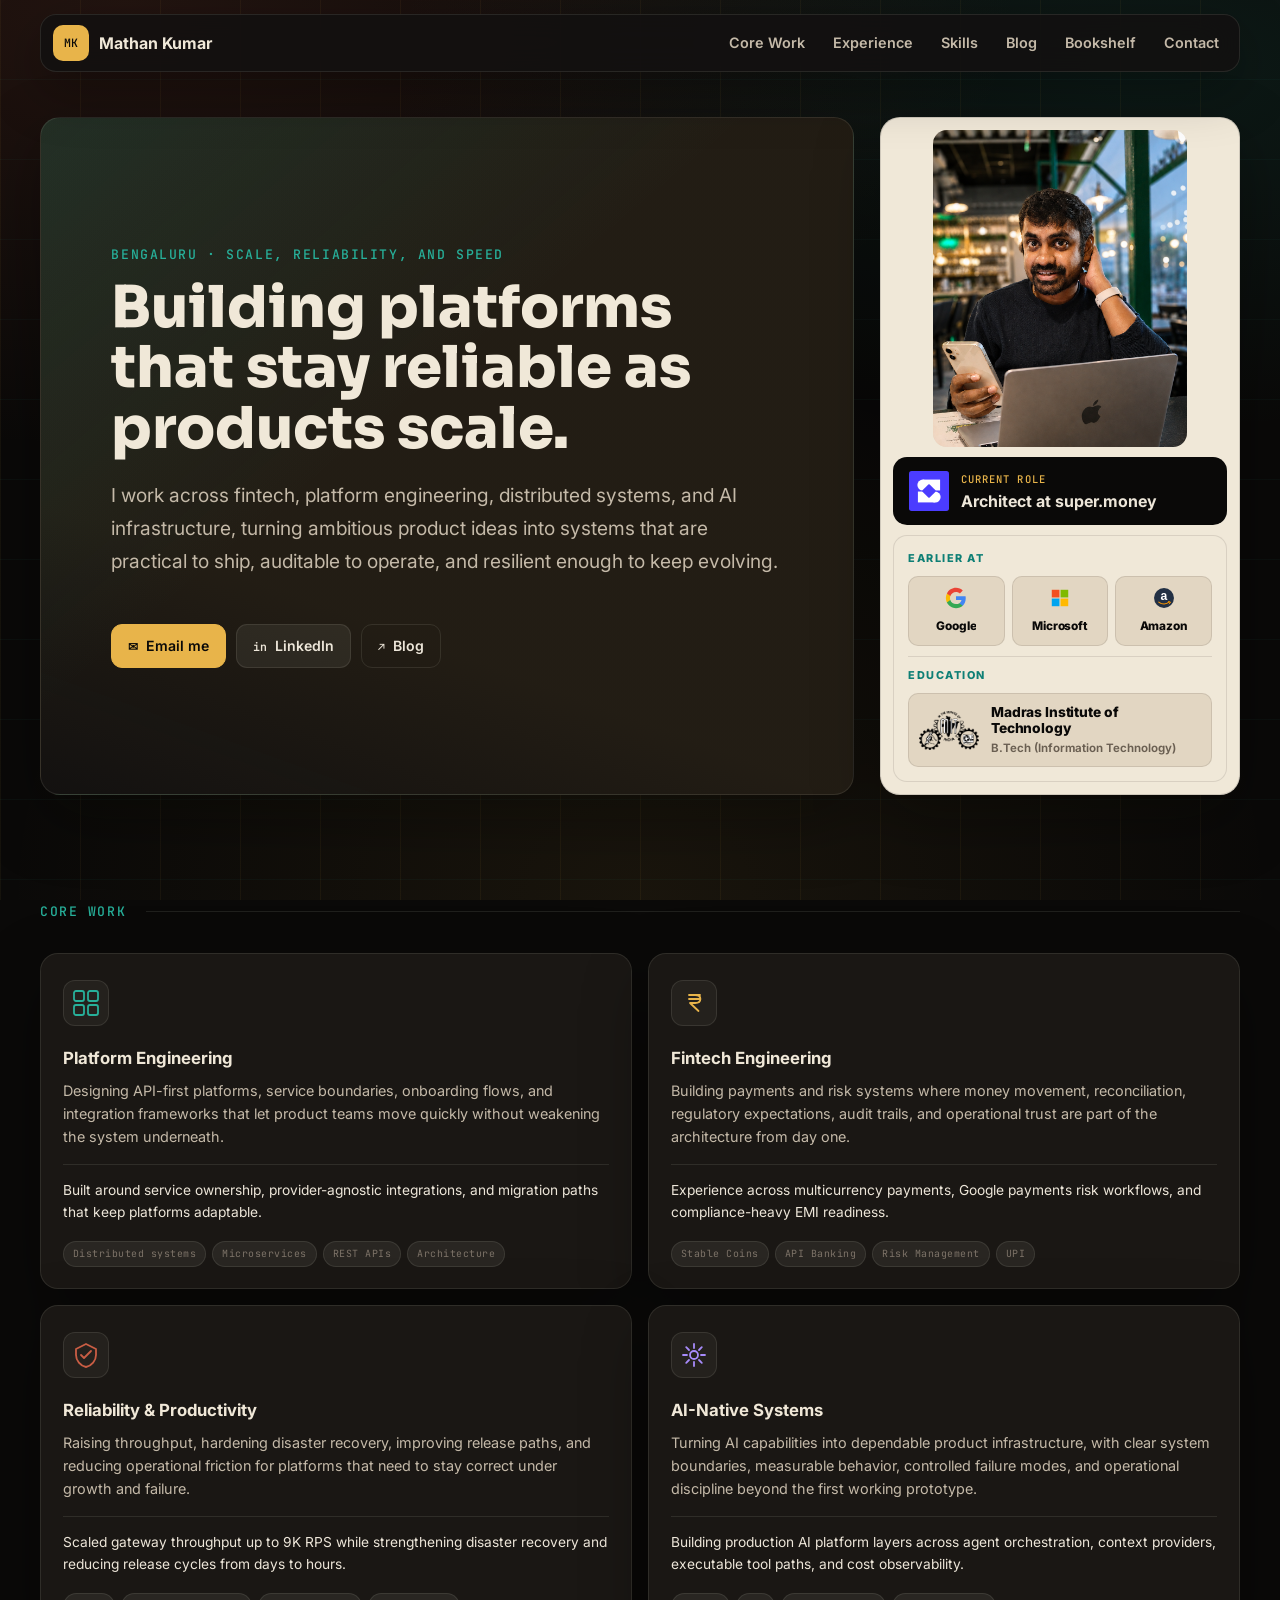
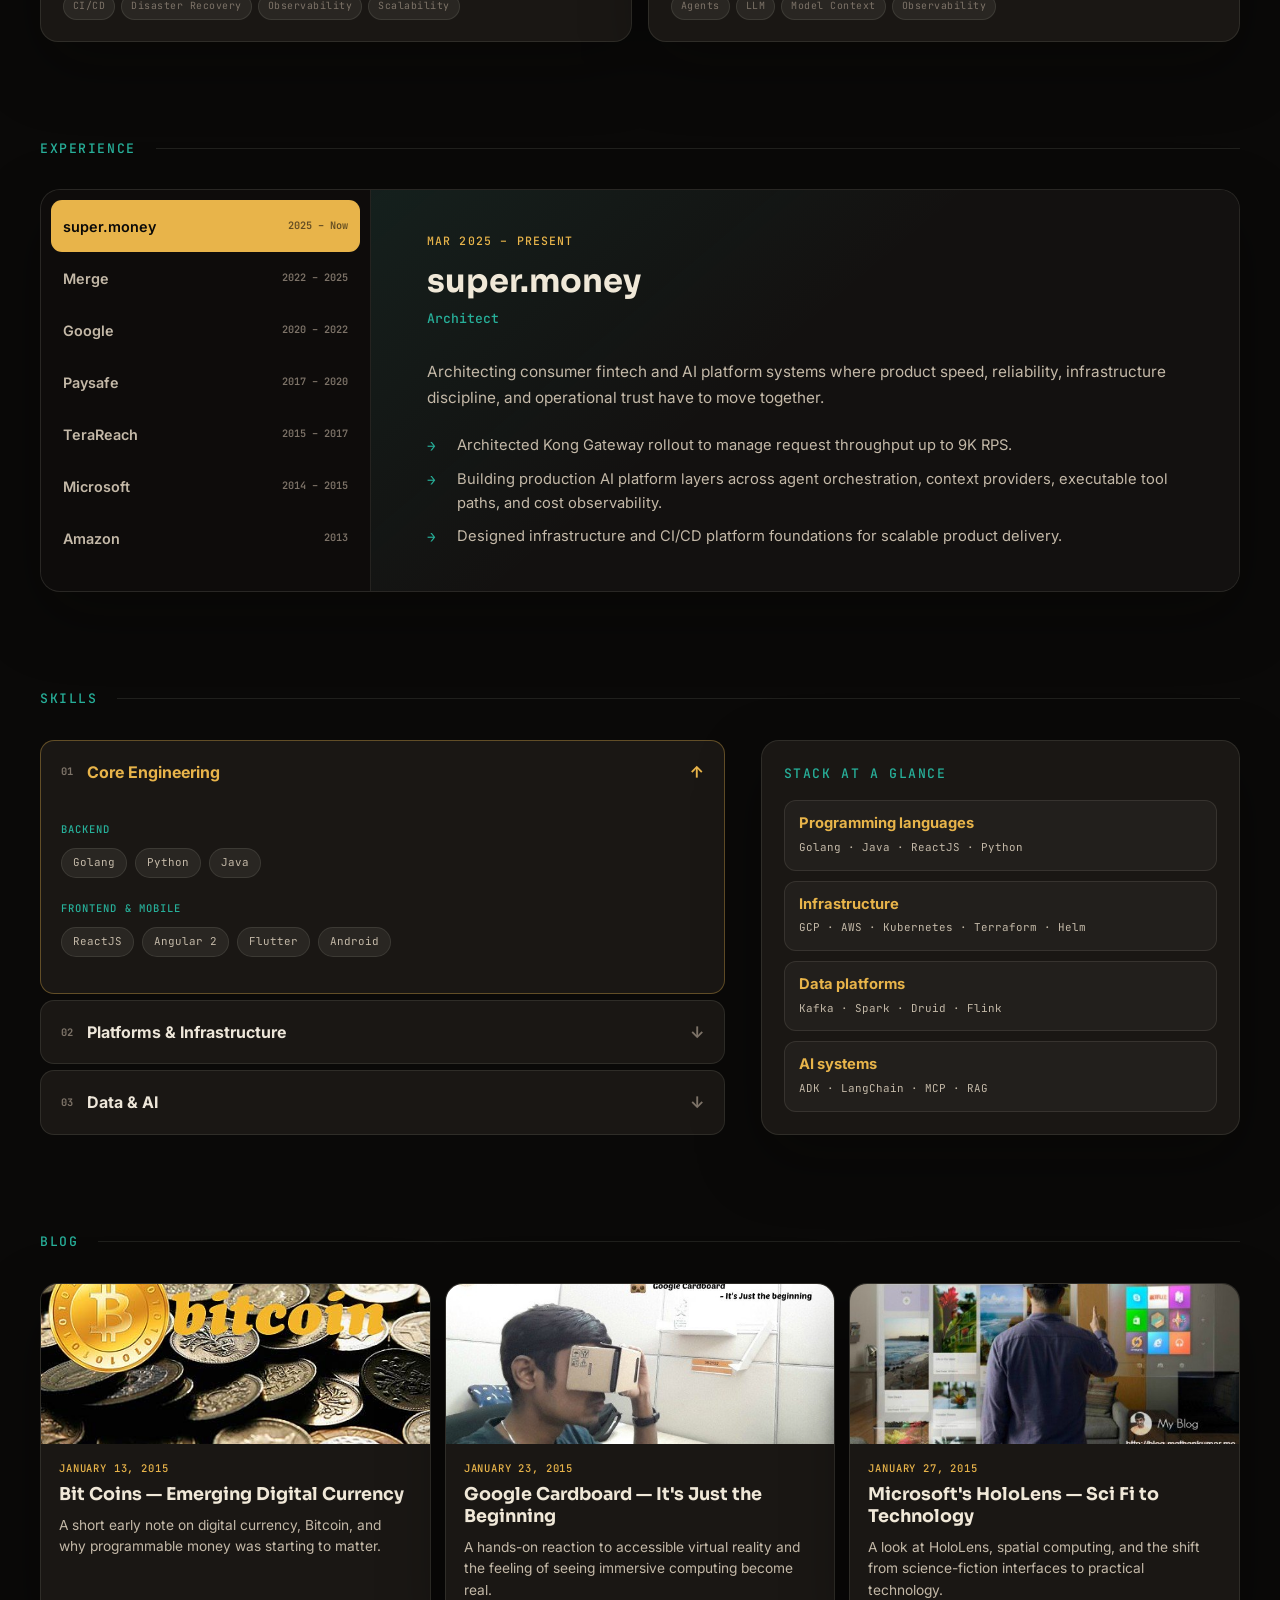
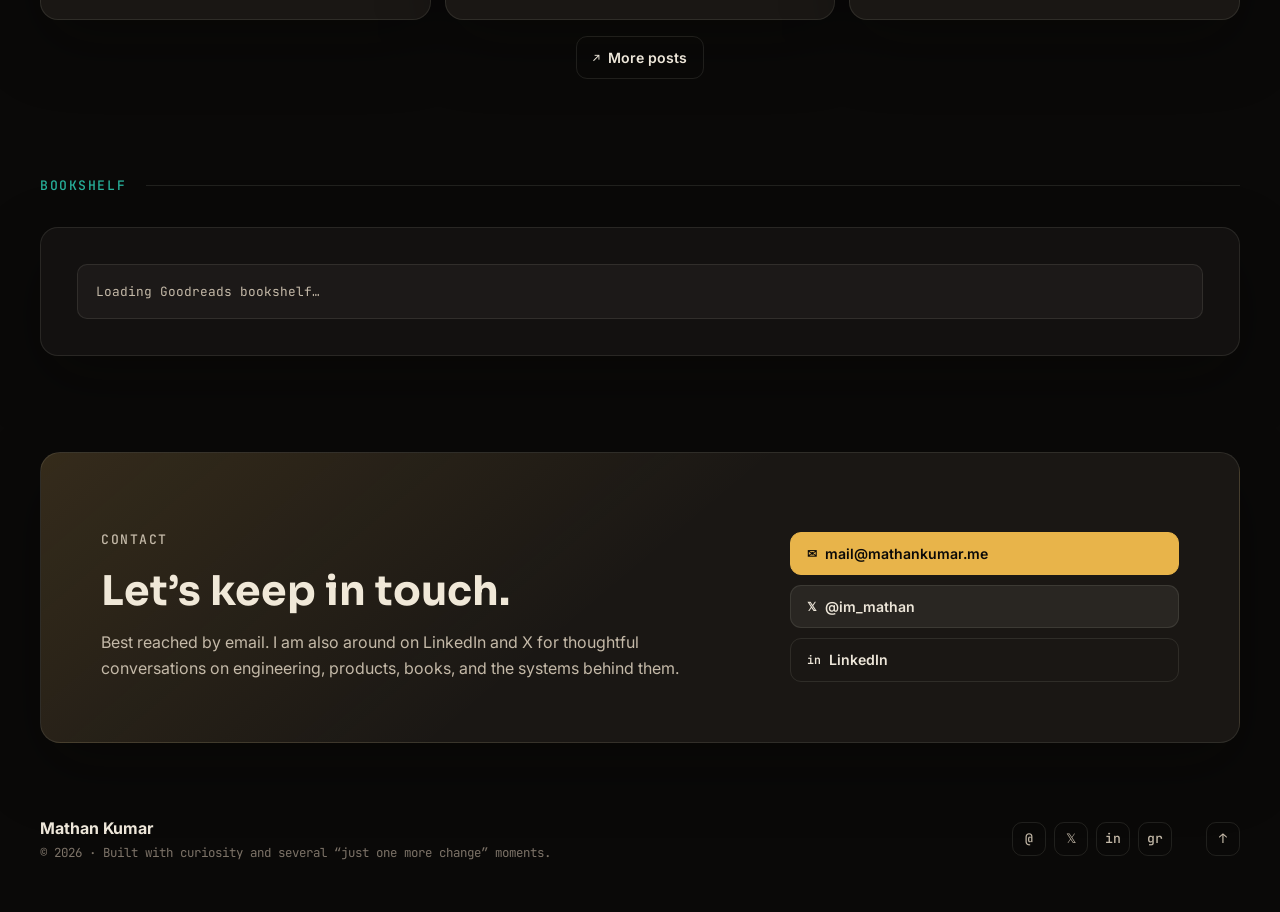
==== index.html @ 91082520 "Initial portfolio site" ====
<!doctype html>
<html lang="en">
  <head>
    <meta charset="utf-8">
    <meta name="viewport" content="width=device-width, initial-scale=1">
    <meta name="description" content="Mathan Kumar - architect building reliable platform engineering, fintech, and production AI systems from Bengaluru.">
    <meta name="theme-color" content="#0a0908">
    <meta property="og:type" content="website">
    <meta property="og:title" content="Mathan Kumar - Portfolio">
    <meta property="og:description" content="Architect focused on platform engineering, distributed systems, fintech engineering, and production AI systems.">
    <meta property="og:image" content="assets/hero-linkedin.png">
    <title>Mathan Kumar — Architect</title>
    <link rel="preconnect" href="https://fonts.googleapis.com">
    <link rel="preconnect" href="https://fonts.gstatic.com" crossorigin>
    <link href="https://fonts.googleapis.com/css2?family=Inter:wght@400;500;600;700;800;900&family=JetBrains+Mono:wght@400;500&family=Sora:wght@500;600;700;800&display=swap" rel="stylesheet">
    <link rel="icon" href="data:image/svg+xml,%3Csvg xmlns='http://www.w3.org/2000/svg' viewBox='0 0 64 64'%3E%3Crect width='64' height='64' rx='10' fill='%230a0908'/%3E%3Ctext x='32' y='39' text-anchor='middle' font-family='Arial,sans-serif' font-size='22' font-weight='700' fill='%23e8b44a'%3EMK%3C/text%3E%3C/svg%3E">
    <link rel="stylesheet" href="styles.css">
  </head>
  <body>
    <a class="skip-link" href="#main">Skip to content</a>

    <header class="site-header" data-header>
      <a class="brand" href="#home" aria-label="Mathan Kumar home">
        <span class="brand-mark">MK</span>
        <span>Mathan Kumar</span>
      </a>
      <button class="nav-toggle" type="button" aria-label="Open menu" aria-expanded="false" data-nav-toggle>
        <span></span>
        <span></span>
      </button>
      <nav class="site-nav" aria-label="Primary navigation" data-nav>
        <a href="#about">Core Work</a>
        <a href="#experience">Experience</a>
        <a href="#systems">Skills</a>
        <a href="#writing">Blog</a>
        <a href="#bookshelf">Bookshelf</a>
        <a href="#contact">Contact</a>
      </nav>
    </header>

    <main id="main">

      <!-- ═══════════════ HERO ═══════════════ -->
      <section class="hero shell" id="home">
        <div class="hero-copy">
          <p class="eyebrow">Bengaluru · Scale, reliability, and speed</p>
          <h1>Building platforms that stay reliable as products scale.</h1>
          <p class="hero-lede">
            I work across fintech, platform engineering, distributed systems,
            and AI infrastructure, turning ambitious product ideas into systems
            that are practical to ship, auditable to operate, and resilient
            enough to keep evolving.
          </p>
          <div class="hero-actions" aria-label="Primary links">
            <a class="button primary" href="mailto:mail@mathankumar.me">
              <span aria-hidden="true">✉</span>
              Email me
            </a>
            <a class="button" href="https://www.linkedin.com/in/mathankumart/" target="_blank" rel="noreferrer">
              <span aria-hidden="true">in</span>
              LinkedIn
            </a>
            <a class="button ghost" href="https://blog.mathankumar.in/" target="_blank" rel="noreferrer">
              <span aria-hidden="true">↗</span>
              Blog
            </a>
          </div>
        </div>

        <aside class="hero-card" aria-label="Profile summary">
          <figure class="portrait">
            <img src="assets/hero-linkedin.png" alt="Mathan Kumar portrait">
          </figure>
          <div class="current-role">
            <span class="supermoney-mark" aria-label="super.money logo">
              <img src="assets/logos/supermoney.svg" alt="">
            </span>
            <span class="role-copy">
              <span>Current role</span>
              <strong>Architect at super.money</strong>
            </span>
          </div>
          <div class="profile-snapshot">
            <div class="snapshot-mini-row">
              <span class="fact-label">Earlier at</span>
              <div class="employer-logo-row" aria-label="Former employers: Google, Microsoft, Amazon">
                <span class="employer-entry" aria-label="Google">
                  <span class="employer-logo"><img src="assets/logos/google.svg" alt=""></span>
                  <span class="employer-name">Google</span>
                </span>
                <span class="employer-entry" aria-label="Microsoft">
                  <span class="employer-logo"><img src="assets/logos/microsoft.svg" alt=""></span>
                  <span class="employer-name">Microsoft</span>
                </span>
                <span class="employer-entry" aria-label="Amazon">
                  <span class="employer-logo"><img src="assets/logos/amazon.svg" alt=""></span>
                  <span class="employer-name">Amazon</span>
                </span>
              </div>
            </div>
            <div class="snapshot-mini-row education-row">
              <span class="fact-label">Education</span>
              <div class="education-card" aria-label="Madras Institute of Technology, B.Tech Information Technology">
                <span class="education-mark" aria-hidden="true">
                  <img src="assets/logos/mit_logo.png" alt="">
                </span>
                <span class="certification-copy">
                  <strong>Madras Institute of Technology</strong>
                  <span>B.Tech (Information Technology)</span>
                </span>
              </div>
            </div>
          </div>
        </aside>
      </section>

      <!-- ═══════════════ CORE WORK ═══════════════ -->
      <section class="about shell section" id="about">
        <div class="section-kicker">
          <p class="eyebrow">Core Work</p>
          <span></span>
        </div>

        <div class="core-work-grid">

          <article class="cw-card cw-card--platform" tabindex="0">
            <div class="cw-card-body">
              <div class="cw-icon" aria-hidden="true">
                <svg width="28" height="28" viewBox="0 0 28 28" fill="none" xmlns="http://www.w3.org/2000/svg">
                  <rect x="2" y="2" width="10" height="10" rx="2" stroke="currentColor" stroke-width="1.8"/>
                  <rect x="16" y="2" width="10" height="10" rx="2" stroke="currentColor" stroke-width="1.8"/>
                  <rect x="2" y="16" width="10" height="10" rx="2" stroke="currentColor" stroke-width="1.8"/>
                  <rect x="16" y="16" width="10" height="10" rx="2" stroke="currentColor" stroke-width="1.8"/>
                </svg>
              </div>
              <h3>Platform Engineering</h3>
              <p>Designing API-first platforms, service boundaries, onboarding flows, and integration frameworks that let product teams move quickly without weakening the system underneath.</p>
              <p class="cw-signal">Built around service ownership, provider-agnostic integrations, and migration paths that keep platforms adaptable.</p>
              <ul class="cw-tags">
                <li>Distributed systems</li><li>Microservices</li><li>REST APIs</li><li>Architecture</li>
              </ul>
            </div>
            <div class="cw-card-accent" aria-hidden="true"></div>
          </article>

          <article class="cw-card cw-card--fintech" tabindex="0">
            <div class="cw-card-body">
              <div class="cw-icon" aria-hidden="true">
                <svg width="28" height="28" viewBox="0 0 28 28" fill="none" xmlns="http://www.w3.org/2000/svg">
                  <path d="M9 6h11M9 10h11M10 6h5.2c3.2 0 5.2 1.6 5.2 4s-2 4-5.2 4H10l8.5 8" stroke="currentColor" stroke-width="1.8" stroke-linecap="round" stroke-linejoin="round"/>
                </svg>
              </div>
              <h3>Fintech Engineering</h3>
              <p>Building payments and risk systems where money movement, reconciliation, regulatory expectations, audit trails, and operational trust are part of the architecture from day one.</p>
              <p class="cw-signal">Experience across multicurrency payments, Google payments risk workflows, and compliance-heavy EMI readiness.</p>
              <ul class="cw-tags">
                <li>Stable Coins</li><li>API Banking</li><li>Risk Management</li><li>UPI</li>
              </ul>
            </div>
            <div class="cw-card-accent" aria-hidden="true"></div>
          </article>

          <article class="cw-card cw-card--reliability" tabindex="0">
            <div class="cw-card-body">
              <div class="cw-icon" aria-hidden="true">
                <svg width="28" height="28" viewBox="0 0 28 28" fill="none" xmlns="http://www.w3.org/2000/svg">
                  <path d="M14 3L4 8v6c0 5.5 4.3 10.7 10 12 5.7-1.3 10-6.5 10-12V8L14 3z" stroke="currentColor" stroke-width="1.8" stroke-linejoin="round"/>
                  <path d="M9 14l3 3 7-7" stroke="currentColor" stroke-width="1.8" stroke-linecap="round" stroke-linejoin="round"/>
                </svg>
              </div>
              <h3>Reliability &amp; Productivity</h3>
              <p>Raising throughput, hardening disaster recovery, improving release paths, and reducing operational friction for platforms that need to stay correct under growth and failure.</p>
              <p class="cw-signal">Scaled gateway throughput up to 9K RPS while strengthening disaster recovery and reducing release cycles from days to hours.</p>
              <ul class="cw-tags">
                <li>CI/CD</li><li>Disaster Recovery</li><li>Observability</li><li>Scalability</li>
              </ul>
            </div>
            <div class="cw-card-accent" aria-hidden="true"></div>
          </article>

          <article class="cw-card cw-card--ai" tabindex="0">
            <div class="cw-card-body">
              <div class="cw-icon" aria-hidden="true">
                <svg width="28" height="28" viewBox="0 0 28 28" fill="none" xmlns="http://www.w3.org/2000/svg">
                  <circle cx="14" cy="14" r="4" stroke="currentColor" stroke-width="1.8"/>
                  <path d="M14 3v4M14 21v4M3 14h4M21 14h4M6.2 6.2l2.8 2.8M19 19l2.8 2.8M6.2 21.8l2.8-2.8M19 9l2.8-2.8" stroke="currentColor" stroke-width="1.8" stroke-linecap="round"/>
                </svg>
              </div>
              <h3>AI-Native Systems</h3>
              <p>Turning AI capabilities into dependable product infrastructure, with clear system boundaries, measurable behavior, controlled failure modes, and operational discipline beyond the first working prototype.</p>
              <p class="cw-signal">Building production AI platform layers across agent orchestration, context providers, executable tool paths, and cost observability.</p>
              <ul class="cw-tags">
                <li>Agents</li><li>LLM</li><li>Model Context</li><li>Observability</li>
              </ul>
            </div>
            <div class="cw-card-accent" aria-hidden="true"></div>
          </article>

        </div>
      </section>

      <!-- ═══════════════ EXPERIENCE ═══════════════ -->
      <section class="experience shell section" id="experience">
        <div class="section-kicker">
          <p class="eyebrow">Experience</p>
          <span></span>
        </div>
        <div class="section-body">
          <div class="experience-board" data-experience-board>
            <div class="company-rail" role="tablist" aria-label="Experience chapters">
              <button class="company-tab is-active" type="button" role="tab" aria-selected="true" data-exp-tab="super">super.money<span>2025 – Now</span></button>
              <button class="company-tab" type="button" role="tab" aria-selected="false" data-exp-tab="merge">Merge<span>2022 – 2025</span></button>
              <button class="company-tab" type="button" role="tab" aria-selected="false" data-exp-tab="google">Google<span>2020 – 2022</span></button>
              <button class="company-tab" type="button" role="tab" aria-selected="false" data-exp-tab="paysafe">Paysafe<span>2017 – 2020</span></button>
              <button class="company-tab" type="button" role="tab" aria-selected="false" data-exp-tab="terareach">TeraReach<span>2015 – 2017</span></button>
              <button class="company-tab" type="button" role="tab" aria-selected="false" data-exp-tab="microsoft">Microsoft<span>2014 – 2015</span></button>
              <button class="company-tab" type="button" role="tab" aria-selected="false" data-exp-tab="amazon">Amazon<span>2013</span></button>
            </div>
            <div class="experience-panels">
              <article class="experience-panel is-active" data-exp-panel="super">
                <p class="experience-date">Mar 2025 – Present</p>
                <h3>super.money</h3>
                <p class="role">Architect</p>
                <p>Architecting consumer fintech and AI platform systems where product speed, reliability, infrastructure discipline, and operational trust have to move together.</p>
                <ul class="panel-points">
                  <li>Architected Kong Gateway rollout to manage request throughput up to 9K RPS.</li>
                  <li>Building production AI platform layers across agent orchestration, context providers, executable tool paths, and cost observability.</li>
                  <li>Designed infrastructure and CI/CD platform foundations for scalable product delivery.</li>
                </ul>
              </article>
              <article class="experience-panel" data-exp-panel="merge" hidden>
                <p class="experience-date">Nov 2022 – Mar 2025</p>
                <h3>Merge</h3>
                <p class="role">Engineering Lead</p>
                <p>Built and led a 4-engineer team while shaping an API-first payments platform for businesses to hold, receive, and transfer funds across 60+ currencies.</p>
                <ul class="panel-points">
                  <li>Rearchitected transaction and onboarding services, increasing throughput from 3 TPS to 300 TPS.</li>
                  <li>Established CI/CD and coding standards that reduced release cycles from days to hours.</li>
                  <li>Designed DR, EMI integration, cost optimization, and compliance-aligned platform processes.</li>
                </ul>
              </article>
              <article class="experience-panel" data-exp-panel="google" hidden>
                <p class="experience-date">Mar 2020 – Nov 2022</p>
                <h3>Google</h3>
                <p class="role">Software Engineer</p>
                <p>Designed and delivered core capabilities for the Global Payments Risk Platform across signal ingestion, review workflows, platform APIs, and migration strategy.</p>
                <ul class="panel-points">
                  <li>Integrated 30+ data sources and optimized API retrieval for faster, more reliable reviews.</li>
                  <li>Improved review-tool frontend stability through memory fixes, lazy loading, prefetching, and parallel fetching.</li>
                  <li>Migrated 1.5M+ records from a legacy review system using ETL pipelines without disrupting active usage.</li>
                </ul>
              </article>
              <article class="experience-panel" data-exp-panel="paysafe" hidden>
                <p class="experience-date">Mar 2017 – Mar 2020</p>
                <h3>Paysafe</h3>
                <p class="role">Lead Platform Engineer</p>
                <p>Led platform and exploratory engineering across payments, fraud, analytics, blockchain, and stablecoin initiatives.</p>
                <ul class="panel-points">
                  <li>Led 15+ engineers to take a Stellar-backed stablecoin platform from concept to internal pilot in 9 months.</li>
                  <li>Built an ML lifecycle platform, fraudulent-card predictor, Druid analytics platform, and Flink anomaly-detection prototype.</li>
                  <li>Mentored peers across conversational AI, Hyperledger, Ethereum, and experimental platform work.</li>
                </ul>
              </article>
              <article class="experience-panel" data-exp-panel="terareach" hidden>
                <p class="experience-date">Sep 2015 – Feb 2017</p>
                <h3>TeraReach</h3>
                <p class="role">Chief Architect</p>
                <p>Joined as a founding team member and Chief Architect, leading a 4-engineer team while building the core platform from the ground up.</p>
                <ul class="panel-points">
                  <li>Built a profile and content ingestion engine across Twitter, Facebook, Google APIs, and web crawlers.</li>
                  <li>Indexed and categorized 100K+ influencer profiles using cross-platform content signals.</li>
                </ul>
              </article>
              <article class="experience-panel" data-exp-panel="microsoft" hidden>
                <p class="experience-date">Jul 2014 – Sep 2015</p>
                <h3>Microsoft IDC</h3>
                <p class="role">Software Engineer, Office for Android</p>
                <p>Worked across Office on Android, exploratory messaging concepts, and immersive presentation prototypes.</p>
                <ul class="panel-points">
                  <li>Contributed to Imaging &amp; Graphics capabilities for MS Office on Android.</li>
                  <li>Built prototypes for an email-backed Android messaging app and a Google Cardboard PowerPoint slideshow experience.</li>
                </ul>
              </article>
              <article class="experience-panel" data-exp-panel="amazon" hidden>
                <p class="experience-date">Jun 2013 – Aug 2013</p>
                <h3>Amazon Development Centre</h3>
                <p class="role">SDE Intern</p>
                <p>Modernized an internal Perl-based tool by redesigning and rebuilding its interface with Ruby on Rails, jQuery, and Amazon UI.</p>
                <ul class="panel-points">
                  <li>Improved usability for internal users while learning production delivery in a large engineering environment.</li>
                </ul>
              </article>
            </div>
          </div>
        </div>
      </section>

      <!-- ═══════════════ SKILLS ═══════════════ -->
      <section class="systems shell section" id="systems">
        <div class="section-kicker">
          <p class="eyebrow">Skills</p>
          <span></span>
        </div>

        <div class="skills-wrapper">

          <!-- Left: skill radar / visual -->
          <div class="skills-left">
            <div class="skill-domain-list">

              <div class="skill-domain" data-domain="eng">
                <button class="sd-trigger is-active" aria-expanded="true" data-domain-btn="eng">
                  <span class="sd-num">01</span>
                  <span class="sd-label">Core Engineering</span>
                  <span class="sd-arrow" aria-hidden="true">↓</span>
                </button>
                <div class="sd-detail is-open">
                  <div class="sd-row">
                    <span class="sd-cat">Backend</span>
                    <div class="sd-pills">
                      <span>Golang</span><span>Python</span><span>Java</span>
                    </div>
                  </div>
                  <div class="sd-row">
                    <span class="sd-cat">Frontend &amp; mobile</span>
                    <div class="sd-pills">
                      <span>ReactJS</span><span>Angular 2</span><span>Flutter</span><span>Android</span>
                    </div>
                  </div>
                </div>
              </div>

              <div class="skill-domain" data-domain="platform">
                <button class="sd-trigger" aria-expanded="false" data-domain-btn="platform">
                  <span class="sd-num">02</span>
                  <span class="sd-label">Platforms &amp; Infrastructure</span>
                  <span class="sd-arrow" aria-hidden="true">↓</span>
                </button>
                <div class="sd-detail">
                  <div class="sd-row">
                    <span class="sd-cat">Platform</span>
                    <div class="sd-pills">
                      <span>CI/CD</span><span>Disaster Recovery</span><span>API Gateway</span><span>Observability</span>
                    </div>
                  </div>
                  <div class="sd-row">
                    <span class="sd-cat">Infrastructure</span>
                    <div class="sd-pills">
                      <span>GCP</span><span>AWS</span><span>Kubernetes</span><span>Terraform</span><span>Helm</span>
                    </div>
                  </div>
                </div>
              </div>

              <div class="skill-domain" data-domain="ai">
                <button class="sd-trigger" aria-expanded="false" data-domain-btn="ai">
                  <span class="sd-num">03</span>
                  <span class="sd-label">Data &amp; AI</span>
                  <span class="sd-arrow" aria-hidden="true">↓</span>
                </button>
                <div class="sd-detail">
                  <div class="sd-row">
                    <span class="sd-cat">Data</span>
                    <div class="sd-pills">
                      <span>Apache Kafka</span><span>Apache Spark</span><span>Apache Druid</span><span>Apache Flink</span>
                    </div>
                  </div>
                  <div class="sd-row">
                    <span class="sd-cat">AI</span>
                    <div class="sd-pills">
                      <span>ADK</span><span>LangChain</span><span>MCP</span><span>RAG</span>
                    </div>
                  </div>
                </div>
              </div>

            </div>
          </div>

          <!-- Right: featured tech stack -->
          <div class="skills-right">
            <p class="skills-right-label eyebrow">Stack at a glance</p>
            <div class="tech-stack-list">
              <div class="stack-row">
                <strong>Programming languages</strong>
                <span>Golang · Java · ReactJS · Python</span>
              </div>
              <div class="stack-row">
                <strong>Infrastructure</strong>
                <span>GCP · AWS · Kubernetes · Terraform · Helm</span>
              </div>
              <div class="stack-row">
                <strong>Data platforms</strong>
                <span>Kafka · Spark · Druid · Flink</span>
              </div>
              <div class="stack-row">
                <strong>AI systems</strong>
                <span>ADK · LangChain · MCP · RAG</span>
              </div>
            </div>
          </div>

        </div>
      </section>

      <!-- ═══════════════ BLOG ═══════════════ -->
      <section class="writing shell section" id="writing">
        <div class="section-kicker">
          <p class="eyebrow">Blog</p>
          <span></span>
        </div>
        <div class="section-body">
          <div class="blog-grid">
            <a class="blog-card" href="https://blog.mathankumar.in/bitcoins-emerging-digital-currency-a451b635add4" target="_blank" rel="noreferrer">
              <img src="assets/blog/bitcoin.jpg" alt="Bitcoin blog preview">
              <span>January 13, 2015</span>
              <strong>Bit Coins — Emerging Digital Currency</strong>
              <p>A short early note on digital currency, Bitcoin, and why programmable money was starting to matter.</p>
            </a>
            <a class="blog-card" href="https://blog.mathankumar.in/google-cardboard-its-just-the-beginning-b3603d11087b" target="_blank" rel="noreferrer">
              <img src="assets/blog/google-cardboard.jpg" alt="Google Cardboard blog preview">
              <span>January 23, 2015</span>
              <strong>Google Cardboard — It's Just the Beginning</strong>
              <p>A hands-on reaction to accessible virtual reality and the feeling of seeing immersive computing become real.</p>
            </a>
            <a class="blog-card" href="https://blog.mathankumar.in/microsofts-hololens-sci-fi-to-technology-da1b732f6450" target="_blank" rel="noreferrer">
              <img src="assets/blog/hololens.jpg" alt="Microsoft HoloLens blog preview">
              <span>January 27, 2015</span>
              <strong>Microsoft's HoloLens — Sci Fi to Technology</strong>
              <p>A look at HoloLens, spatial computing, and the shift from science-fiction interfaces to practical technology.</p>
            </a>
          </div>
          <div class="archive-actions">
            <a class="button ghost" href="https://blog.mathankumar.in/" target="_blank" rel="noreferrer">
              <span aria-hidden="true">↗</span>
              More posts
            </a>
          </div>
        </div>
      </section>

      <!-- ═══════════════ BOOKSHELF ═══════════════ -->
      <section class="bookshelf shell section" id="bookshelf">
        <div class="section-kicker">
          <p class="eyebrow">Bookshelf</p>
          <span></span>
        </div>
        <div class="section-body bookshelf-panel">
          <div class="goodreads-widget" id="gr_grid_widget_1447066924">
            <p class="widget-fallback">Loading Goodreads bookshelf…</p>
          </div>
          <script src="https://www.goodreads.com/review/grid_widget/47170964?cover_size=medium&amp;hide_link=&amp;hide_title=&amp;num_books=24&amp;order=d&amp;shelf=read&amp;sort=date_read&amp;widget_id=1447066924"></script>
        </div>
      </section>

      <!-- ═══════════════ CONTACT ═══════════════ -->
      <section class="contact shell section" id="contact">
        <div class="contact-panel">
          <div>
            <p class="eyebrow">Contact</p>
            <h2>Let’s keep in touch.</h2>
            <p>
              Best reached by email. I am also around on LinkedIn and X
              for thoughtful conversations on engineering, products, books,
              and the systems behind them.
            </p>
          </div>
          <div>
            <div class="contact-actions">
              <a class="button primary" href="mailto:mail@mathankumar.me">
                <span aria-hidden="true">✉</span>
                mail@mathankumar.me
              </a>
              <a class="button" href="https://x.com/im_mathan" target="_blank" rel="noreferrer">
                <span aria-hidden="true">𝕏</span>
                @im_mathan
              </a>
              <a class="button ghost" href="https://www.linkedin.com/in/mathankumart/" target="_blank" rel="noreferrer">
                <span aria-hidden="true">in</span>
                LinkedIn
              </a>
            </div>
          </div>
        </div>
      </section>
    </main>

    <footer class="site-footer shell">
      <div>
        <strong>Mathan Kumar</strong>
        <span>© 2026 · Built with curiosity and several “just one more change” moments.</span>
      </div>
      <nav aria-label="Footer links">
        <a href="mailto:mail@mathankumar.me" aria-label="Email Mathan Kumar" title="Email">@</a>
        <a href="https://x.com/im_mathan" target="_blank" rel="noreferrer" aria-label="Mathan Kumar on X" title="X">𝕏</a>
        <a href="https://www.linkedin.com/in/mathankumart/" target="_blank" rel="noreferrer" aria-label="Mathan Kumar on LinkedIn" title="LinkedIn">in</a>
        <a href="https://www.goodreads.com/user/show/47170964-mathan-kumar" target="_blank" rel="noreferrer" aria-label="Mathan Kumar on Goodreads" title="Goodreads">gr</a>
        <a class="to-top" href="#home" aria-label="Back to top" title="Back to top">↑</a>
      </nav>
    </footer>

    <script src="script.js"></script>
  </body>
</html>
---- styles.css ----
/* ═══════════════════════════════════════════════
   MATHAN KUMAR — PORTFOLIO STYLES (REDESIGNED)
   Aesthetic: Editorial dark · warm typographic
   Fonts: Sora + Inter + JetBrains Mono
   ═══════════════════════════════════════════════ */

:root {
  /* Core palette */
  --ink:       #0a0908;
  --panel:     #131110;
  --panel-2:   #1a1714;
  --panel-3:   #201d19;
  --text:      #ede6d9;
  --soft:      #c4b9a8;
  --muted:     #7d7368;
  --paper:     #f0e8d8;
  --paper-2:   #e2d6c2;

  /* Accents */
  --amber:     #e8b44a;
  --amber-dim: rgba(232,180,74,.18);
  --teal:      #27b09a;
  --teal-dim:  rgba(39,176,154,.14);
  --clay:      #c95d44;
  --clay-dim:  rgba(201,93,68,.12);

  /* Surface */
  --line:      rgba(237,230,217,.1);
  --line-dark: rgba(10,9,8,.14);
  --shadow:    0 24px 64px rgba(6,5,4,.35);

  /* Type */
  --font-display: 'Sora', ui-sans-serif, system-ui, sans-serif;
  --font-ui:      'Inter', ui-sans-serif, system-ui, sans-serif;
  --font-mono:    'JetBrains Mono', 'Fira Code', monospace;

  --max: 1200px;
}

/* ── Reset & Base ── */
*,*::before,*::after { box-sizing: border-box; }
html { scroll-behavior: smooth; }

body {
  margin: 0;
  color: var(--text);
  background: var(--ink);
  font-family: var(--font-ui);
  font-size: 16px;
  line-height: 1.65;
  -webkit-font-smoothing: antialiased;
}

/* Layered background: fine grid + radial glows */
body::before {
  content: "";
  position: fixed;
  inset: 0;
  z-index: -1;
  background:
    linear-gradient(90deg, rgba(232,180,74,.055) 1px, transparent 1px),
    linear-gradient(0deg,  rgba(39,176,154,.042) 1px, transparent 1px),
    radial-gradient(ellipse 70% 50% at 10% 0%,   rgba(201,93,68,.13),  transparent),
    radial-gradient(ellipse 60% 40% at 90% 8%,   rgba(39,176,154,.10), transparent),
    radial-gradient(ellipse 50% 60% at 50% 100%,  rgba(232,180,74,.07), transparent),
    var(--ink);
  background-size: 80px 80px, 80px 80px, auto, auto, auto;
}

img      { display: block; max-width: 100%; }
a        { color: inherit; }
button,a { -webkit-tap-highlight-color: transparent; }
h1,h2,h3,p,figure { margin-top: 0; }

h1 {
  margin-bottom: 20px;
  color: var(--paper);
  font-family: var(--font-display);
  font-size: clamp(2.25rem, 4.5vw, 4.3rem);
  font-weight: 800;
  line-height: 1.05;
  letter-spacing: 0;
}

h2 {
  margin-bottom: 0;
  color: var(--paper);
  font-family: var(--font-display);
  font-size: clamp(1.75rem, 3.2vw, 3rem);
  font-weight: 700;
  line-height: 1.08;
}

h3 {
  margin-bottom: 8px;
  color: var(--paper);
  font-family: var(--font-ui);
  font-size: 1.1rem;
  font-weight: 700;
  line-height: 1.25;
}

/* ── Utilities ── */
.skip-link {
  position: absolute;
  left: 16px; top: 12px;
  z-index: 30;
  transform: translateY(-160%);
  padding: 10px 14px;
  color: var(--ink);
  background: var(--amber);
  border-radius: 6px;
  font-weight: 700;
  font-family: var(--font-ui);
}
.skip-link:focus { transform: translateY(0); }

.shell {
  width: min(calc(100% - 36px), var(--max));
  margin-inline: auto;
}

.eyebrow {
  margin-bottom: 12px;
  color: var(--teal);
  font-family: var(--font-mono);
  font-size: 0.82rem;
  font-weight: 500;
  letter-spacing: .12em;
  text-transform: uppercase;
}

/* ── Section scaffolding ── */
.section { padding: clamp(28px, 4vw, 48px) 0; }

.section-kicker {
  display: grid;
  grid-template-columns: auto 1fr;
  gap: 20px;
  align-items: center;
  margin-bottom: clamp(18px, 2.6vw, 30px);
}
.section-kicker .eyebrow { margin-bottom: 0; }
.section-kicker > span {
  display: block;
  height: 1px;
  background: var(--line);
}

.section-body { margin-left: 0; }

/* ── Header ── */
.site-header {
  position: sticky;
  top: 14px;
  z-index: 20;
  display: flex;
  align-items: center;
  justify-content: space-between;
  width: min(calc(100% - 36px), var(--max));
  margin: 14px auto 0;
  padding: 7px 7px 7px 12px;
  background: rgba(19,17,16,.88);
  border: 1px solid var(--line);
  border-radius: 16px;
  box-shadow: 0 18px 56px rgba(0,0,0,.3);
  backdrop-filter: blur(22px);
}

.brand {
  display: inline-flex;
  align-items: center;
  gap: 10px;
  color: var(--paper);
  font-family: var(--font-ui);
  font-size: 1rem;
  font-weight: 700;
  text-decoration: none;
  letter-spacing: 0;
}

.brand-mark {
  display: inline-grid;
  width: 36px; height: 36px;
  place-items: center;
  color: var(--ink);
  background: var(--amber);
  border-radius: 10px;
  font-family: var(--font-mono);
  font-size: 0.72rem;
  font-weight: 500;
}

.site-nav {
  display: flex;
  align-items: center;
  gap: 2px;
}

.site-nav a {
  padding: 9px 13px;
  color: var(--soft);
  border-radius: 10px;
  font-family: var(--font-ui);
  font-size: 0.9rem;
  font-weight: 600;
  text-decoration: none;
  transition: color .15s, background .15s;
}

.site-nav a:hover,
.site-nav a.is-active {
  color: var(--ink);
  background: var(--amber);
}

.nav-toggle {
  display: none;
  width: 42px; height: 38px;
  padding: 0;
  background: transparent;
  border: 1px solid var(--line);
  border-radius: 10px;
  cursor: pointer;
}
.nav-toggle span {
  display: block;
  width: 18px; height: 2px;
  margin: 5px auto;
  background: var(--text);
  border-radius: 2px;
}

/* ── Hero ── */
.hero {
  display: grid;
  grid-template-columns: minmax(0,1fr) minmax(300px,360px);
  gap: clamp(16px, 2.2vw, 26px);
  align-items: stretch;
  padding: clamp(20px, 3.5vw, 48px) 0 clamp(28px, 4.5vw, 60px);
}

.hero-copy {
  display: grid;
  align-content: center;
  min-height: min(540px, calc(100vh - 140px));
  padding: clamp(32px, 5.5vw, 72px);
  background:
    linear-gradient(140deg, rgba(39,176,154,.13) 0%, transparent 44%),
    linear-gradient(200deg, rgba(232,180,74,.07) 70%, transparent 100%),
    var(--panel);
  border: 1px solid var(--line);
  border-radius: 20px;
  box-shadow: var(--shadow);
}

.hero-lede {
  max-width: 720px;
  color: var(--soft);
  font-size: clamp(1rem, 1.55vw, 1.2rem);
  line-height: 1.7;
}

.hero-actions,
.contact-actions {
  display: flex;
  flex-wrap: wrap;
  gap: 10px;
  margin-top: 28px;
}

/* ── Hero card ── */
.hero-card {
  display: grid;
  grid-template-rows: auto auto 1fr;
  gap: 10px;
  padding: 12px;
  background: var(--paper);
  border: 1px solid var(--line-dark);
  border-radius: 20px;
  box-shadow: var(--shadow);
  color: var(--ink);
}

.portrait {
  overflow: hidden;
  margin-bottom: 0;
  background: var(--paper-2);
  border-radius: 14px;
  aspect-ratio: 4/5;
}
.portrait img {
  width: 100%; height: 100%;
  object-fit: cover;
  object-position: 50% 28%;
  transform: scale(1.16);
  transform-origin: 50% 30%;
}

.current-role {
  display: flex;
  align-items: center;
  gap: 12px;
  padding: 14px 16px;
  color: var(--text);
  background: var(--ink);
  border-radius: 14px;
}
.current-role .role-copy,
.current-role .role-copy span,
.current-role strong { display: block; }
.current-role .supermoney-mark {
  display: inline-flex;
  flex: 0 0 40px;
  width: 40px; height: 40px;
  justify-content: center;
  align-items: center;
}
.supermoney-mark img { width: 40px; height: 40px; object-fit: contain; }
.current-role .role-copy span {
  margin-bottom: 3px;
  color: var(--amber);
  font-family: var(--font-mono);
  font-size: 0.66rem;
  font-weight: 500;
  text-transform: uppercase;
  letter-spacing: .1em;
}
.current-role strong { font-size: 1rem; font-weight: 700; line-height: 1.25; }

.profile-snapshot {
  display: grid;
  gap: 10px;
  padding: 14px;
  background: var(--paper);
  border: 1px solid rgba(10,9,8,.1);
  border-radius: 14px;
  color: var(--ink);
}

.snapshot-mini-row { display: grid; gap: 8px; }
.snapshot-mini-row + .snapshot-mini-row {
  padding-top: 10px;
  border-top: 1px solid rgba(10,9,8,.1);
}

.fact-label {
  color: #0e7f75;
  font-family: var(--font-ui);
  font-size: 0.68rem;
  font-weight: 800;
  letter-spacing: .14em;
  text-transform: uppercase;
}

.employer-logo-row {
  display: grid;
  grid-template-columns: repeat(3, 1fr);
  gap: 7px;
}
.employer-entry {
  display: grid;
  justify-items: center;
  align-content: center;
  gap: 6px;
  padding: 8px 5px;
  background: var(--paper-2);
  border: 1px solid rgba(10,9,8,.1);
  border-radius: 10px;
}
.employer-logo {
  display: inline-flex;
  justify-content: center;
  align-items: center;
  width: 26px; height: 26px;
}
.employer-logo img { width: 22px; height: 22px; object-fit: contain; }
.employer-entry:nth-child(2) .employer-logo img { padding: 2px; }
.employer-name {
  overflow: hidden;
  max-width: 100%;
  color: var(--ink);
  font-family: var(--font-ui);
  font-size: 0.74rem;
  font-weight: 800;
  letter-spacing: -.01em;
  text-align: center;
  white-space: nowrap;
  text-overflow: ellipsis;
}

.education-card {
  display: grid;
  grid-template-columns: 60px 1fr;
  gap: 12px;
  align-items: center;
  min-height: 68px;
  padding: 10px;
  background: var(--paper-2);
  border: 1px solid rgba(10,9,8,.1);
  border-radius: 10px;
}
.education-mark {
  display: inline-flex;
  justify-content: center;
  align-items: center;
  width: 60px; height: 44px;
}
.education-mark img { width: 100%; height: 100%; object-fit: contain; }
.certification-copy,
.certification-copy strong,
.certification-copy span { display: block; min-width: 0; }
.certification-copy strong {
  color: var(--ink);
  font-family: var(--font-ui);
  font-size: 0.86rem;
  font-weight: 800;
  letter-spacing: -.01em;
  line-height: 1.2;
}
.certification-copy span {
  margin-top: 4px;
  color: #6a5f52;
  font-family: var(--font-ui);
  font-size: 0.72rem;
  font-weight: 650;
  line-height: 1.35;
}

/* ── Buttons ── */
.button {
  display: inline-flex;
  align-items: center;
  gap: 8px;
  min-height: 42px;
  padding: 9px 16px;
  color: var(--text);
  background: rgba(237,230,217,.07);
  border: 1px solid var(--line);
  border-radius: 11px;
  font: inherit;
  font-family: var(--font-ui);
  font-size: 0.88rem;
  font-weight: 600;
  text-decoration: none;
  cursor: pointer;
  transition: transform .15s ease, background .15s ease, color .15s ease;
}
.button span { font-family: var(--font-mono); font-size: 0.72rem; }
.button:hover { transform: translateY(-2px); background: rgba(237,230,217,.13); }
.button.primary { color: var(--ink); background: var(--amber); border-color: var(--amber); }
.button.primary:hover { background: #f0c16a; border-color: #f0c16a; }
.button.ghost { background: transparent; }

/* ═══════════════════════════════════════════════
   CORE WORK — redesigned card grid
   ═══════════════════════════════════════════════ */

.core-work-grid {
  display: grid;
  grid-template-columns: repeat(2, minmax(0, 1fr));
  gap: 16px;
}

.cw-card {
  position: relative;
  overflow: hidden;
  display: flex;
  flex-direction: column;
  border-radius: 18px;
  border: 1px solid var(--line);
  background: var(--panel-2);
  box-shadow: var(--shadow);
  cursor: default;
  transition: transform .22s ease, box-shadow .22s ease;
}

.cw-card:hover,
.cw-card:focus-within {
  transform: translateY(-4px);
  box-shadow: 0 32px 80px rgba(6,5,4,.4);
}

.cw-card-body {
  flex: 1;
  padding: 26px 22px 18px;
  display: flex;
  flex-direction: column;
}

.cw-icon {
  display: flex;
  align-items: center;
  justify-content: center;
  width: 46px;
  height: 46px;
  margin-bottom: 22px;
  border-radius: 12px;
  border: 1px solid var(--line);
  background: rgba(237,230,217,.05);
  color: var(--amber);
  flex-shrink: 0;
  transition: background .2s, color .2s;
}

.cw-card-body h3 {
  margin-bottom: 10px;
  font-family: var(--font-ui);
  font-size: 1.05rem;
  font-weight: 700;
  color: var(--paper);
}

.cw-card-body p {
  margin-bottom: 16px;
  color: var(--soft);
  font-size: 0.9rem;
  line-height: 1.6;
}

.cw-card-body .cw-signal {
  margin-bottom: 18px;
  padding-top: 14px;
  color: var(--text);
  border-top: 1px solid var(--line);
  font-size: 0.86rem;
}

.cw-tags {
  display: flex;
  flex-wrap: wrap;
  gap: 6px;
  margin: 0;
  padding: 0;
  list-style: none;
}
.cw-tags li {
  padding: 4px 9px;
  background: rgba(237,230,217,.07);
  border: 1px solid var(--line);
  border-radius: 999px;
  font-family: var(--font-mono);
  font-size: 0.62rem;
  font-weight: 400;
  color: var(--muted);
  letter-spacing: .05em;
}

.cw-card--platform .cw-icon  { color: var(--teal); }
.cw-card--fintech .cw-icon   { color: var(--amber); }
.cw-card--reliability .cw-icon { color: var(--clay); }
.cw-card--ai .cw-icon        { color: #a78bfa; }

.cw-card-accent {
  height: 3px;
  width: 100%;
  flex-shrink: 0;
  border-radius: 0 0 18px 18px;
  opacity: 0;
  transition: opacity .22s ease;
}

.cw-card:hover .cw-card-accent,
.cw-card:focus-within .cw-card-accent {
  opacity: 1;
}

.cw-card--platform .cw-card-accent { background: linear-gradient(90deg, var(--teal), var(--teal-dim)); }
.cw-card--fintech .cw-card-accent { background: linear-gradient(90deg, var(--amber), var(--amber-dim)); }
.cw-card--reliability .cw-card-accent { background: linear-gradient(90deg, var(--clay), var(--clay-dim)); }
.cw-card--ai .cw-card-accent { background: linear-gradient(90deg, #a78bfa, rgba(167,139,250,.1)); }

.cw-card--platform:hover { background: linear-gradient(160deg, rgba(39,176,154,.12) 0%, var(--panel-2) 60%); }
.cw-card--fintech:hover { background: linear-gradient(160deg, rgba(232,180,74,.12) 0%, var(--panel-2) 60%); }
.cw-card--reliability:hover { background: linear-gradient(160deg, rgba(201,93,68,.12) 0%, var(--panel-2) 60%); }
.cw-card--ai:hover { background: linear-gradient(160deg, rgba(167,139,250,.12) 0%, var(--panel-2) 60%); }

.cw-card--platform:hover .cw-icon { background: var(--teal); color: var(--ink); }
.cw-card--fintech:hover .cw-icon { background: var(--amber); color: var(--ink); }
.cw-card--reliability:hover .cw-icon { background: var(--clay); color: white; }
.cw-card--ai:hover .cw-icon { background: #a78bfa; color: white; }

/* ═══════════════════════════════════════════════
   EXPERIENCE BOARD (preserved + polished)
   ═══════════════════════════════════════════════ */

.experience-board {
  display: grid;
  grid-template-columns: minmax(220px, .38fr) minmax(0,1fr);
  overflow: hidden;
  background: var(--panel);
  border: 1px solid var(--line);
  border-radius: 20px;
  box-shadow: var(--shadow);
}

.company-rail {
  display: grid;
  align-content: start;
  padding: 10px;
  background: rgba(10,9,8,.55);
  border-right: 1px solid var(--line);
}

.company-tab {
  display: flex;
  align-items: center;
  justify-content: space-between;
  gap: 10px;
  min-height: 52px;
  padding: 11px 12px;
  color: var(--soft);
  background: transparent;
  border: 0;
  border-radius: 11px;
  font: inherit;
  font-family: var(--font-ui);
  font-size: 0.9rem;
  font-weight: 600;
  text-align: left;
  cursor: pointer;
  transition: background .15s, color .15s;
}
.company-tab span {
  color: var(--muted);
  font-family: var(--font-mono);
  font-size: 0.64rem;
  white-space: nowrap;
}
.company-tab:hover,
.company-tab.is-active { color: var(--ink); background: var(--amber); }
.company-tab:hover span,
.company-tab.is-active span { color: rgba(10,9,8,.6); }

.experience-panels { display: contents; }

.experience-panel {
  display: grid;
  align-content: start;
  min-height: 380px;
  padding: clamp(24px, 3.2vw, 44px) clamp(28px, 4.5vw, 56px);
  background:
    linear-gradient(140deg, rgba(39,176,154,.09) 0%, transparent 45%),
    var(--panel);
}
.experience-panel[hidden] { display: none; }

.experience-date {
  margin: 0 0 14px;
  color: var(--amber);
  font-family: var(--font-mono);
  font-size: 0.72rem;
  font-weight: 500;
  text-transform: uppercase;
  letter-spacing: .1em;
}

.experience-panel h3 {
  margin-bottom: 8px;
  font-family: var(--font-display);
  font-size: clamp(1.75rem, 2.5vw, 2.35rem);
  font-weight: 700;
  line-height: 1.1;
}

.experience-panel .role {
  margin-bottom: clamp(18px, 2.6vw, 30px);
  color: var(--teal);
  font-family: var(--font-mono);
  font-size: 0.82rem;
  font-weight: 500;
}

.experience-panel > p:not(.experience-date):not(.role) {
  margin-bottom: 24px;
  max-width: 760px;
  color: var(--soft);
  font-size: 0.96rem;
}

.panel-points {
  display: grid;
  gap: 10px;
  max-width: 840px;
  margin: 0;
  padding: 0;
  list-style: none;
}
.panel-points li {
  display: grid;
  grid-template-columns: 22px 1fr;
  gap: 8px;
  align-items: start;
  color: var(--soft);
  font-size: 0.92rem;
  line-height: 1.6;
}
.panel-points li::before {
  content: "→";
  color: var(--teal);
  font-family: var(--font-mono);
  font-size: 0.9rem;
  line-height: 1.7;
}

/* ═══════════════════════════════════════════════
   SKILLS — accordion + tech grid
   ═══════════════════════════════════════════════ */

.skills-wrapper {
  display: grid;
  grid-template-columns: minmax(0,1fr) minmax(340px,.7fr);
  gap: clamp(18px, 3vw, 36px);
  align-items: stretch;
}

/* Left: accordion domains */
.skills-left,
.skill-domain-list,
.skills-right {
  height: 100%;
}

.skill-domain-list {
  display: flex;
  flex-direction: column;
  gap: 6px;
  min-height: 100%;
}

.skill-domain {
  flex: 0 0 auto;
  border: 1px solid var(--line);
  border-radius: 14px;
  overflow: hidden;
  background: var(--panel-2);
  transition: border-color .2s;
}
.skill-domain:has(.sd-trigger.is-active) {
  display: flex;
  flex-direction: column;
  flex: 1 1 auto;
  border-color: rgba(232,180,74,.35);
}

.sd-trigger {
  display: flex;
  align-items: center;
  width: 100%;
  gap: 14px;
  padding: 18px 20px;
  background: transparent;
  border: 0;
  color: var(--text);
  font: inherit;
  font-family: var(--font-ui);
  font-size: 1rem;
  font-weight: 700;
  text-align: left;
  cursor: pointer;
  transition: background .15s;
}
.sd-trigger:hover { background: rgba(237,230,217,.04); }

.sd-num {
  font-family: var(--font-mono);
  font-size: 0.65rem;
  color: var(--muted);
  flex-shrink: 0;
}

.sd-label { flex: 1; }

.sd-arrow {
  font-size: 1rem;
  color: var(--muted);
  transition: transform .2s, color .2s;
  flex-shrink: 0;
}
.sd-trigger.is-active .sd-arrow { transform: rotate(180deg); color: var(--amber); }
.sd-trigger.is-active { color: var(--amber); }

.sd-detail {
  display: none;
  padding: 0 20px 18px;
  gap: 22px;
  flex-direction: column;
}
.sd-detail.is-open {
  display: flex;
  flex: 1;
  justify-content: center;
}

.sd-row { display: flex; flex-direction: column; gap: 10px; }

.sd-cat {
  font-family: var(--font-mono);
  font-size: 0.66rem;
  font-weight: 500;
  letter-spacing: .1em;
  text-transform: uppercase;
  color: var(--teal);
}

.sd-pills {
  display: flex;
  flex-wrap: wrap;
  gap: 8px;
}
.sd-pills span {
  padding: 5px 11px;
  background: rgba(237,230,217,.07);
  border: 1px solid var(--line);
  border-radius: 999px;
  font-family: var(--font-mono);
  font-size: 0.68rem;
  color: var(--soft);
}

/* Right: stack summary */
.skills-right {
  display: flex;
  flex-direction: column;
  background: var(--panel-2);
  border: 1px solid var(--line);
  border-radius: 18px;
  padding: 22px;
  box-shadow: var(--shadow);
}

.skills-right-label { margin-bottom: 16px; }

.tech-stack-list {
  display: grid;
  gap: 10px;
  flex: 1;
  align-content: stretch;
}

.stack-row {
  display: grid;
  gap: 7px;
  min-height: 0;
  align-content: center;
  padding: 14px;
  border: 1px solid var(--line);
  background: rgba(237,230,217,.04);
  border-radius: 12px;
}

.stack-row strong {
  color: var(--amber);
  font-family: var(--font-ui);
  font-size: 0.92rem;
  font-weight: 700;
  line-height: 1.2;
}

.stack-row span {
  color: var(--soft);
  font-family: var(--font-mono);
  font-size: 0.68rem;
  font-weight: 400;
  line-height: 1.45;
}

/* ═══════════════════════════════════════════════
   BLOG
   ═══════════════════════════════════════════════ */

.blog-grid {
  display: grid;
  grid-template-columns: repeat(3, 1fr);
  gap: 14px;
}

.blog-card {
  display: block;
  overflow: hidden;
  background: var(--panel-2);
  border: 1px solid var(--line);
  border-radius: 18px;
  box-shadow: var(--shadow);
  text-decoration: none;
  transition: transform .18s ease, background .18s ease;
}
.blog-card:hover {
  transform: translateY(-3px);
  background: var(--panel-3);
}
.blog-card img {
  width: 100%; height: 160px;
  object-fit: cover;
  background: var(--panel);
}
.blog-card strong,
.blog-card span,
.blog-card p { display: block; }
.blog-card span {
  margin: 16px 18px 6px;
  color: var(--amber);
  font-family: var(--font-mono);
  font-size: 0.66rem;
  font-weight: 500;
  letter-spacing: .08em;
  text-transform: uppercase;
}
.blog-card strong {
  margin: 0 18px 10px;
  color: var(--paper);
  font-family: var(--font-display);
  font-size: 1.1rem;
  line-height: 1.25;
  font-weight: 700;
}
.blog-card p {
  min-height: 80px;
  margin: 0;
  padding: 0 18px 18px;
  color: var(--soft);
  font-size: 0.86rem;
  line-height: 1.55;
}

.archive-actions {
  display: flex;
  flex-wrap: wrap;
  justify-content: center;
  gap: 10px;
  margin-top: 16px;
}

/* ═══════════════════════════════════════════════
   BOOKSHELF
   ═══════════════════════════════════════════════ */

.bookshelf-panel {
  padding: clamp(22px, 4vw, 36px);
  background: rgba(237,230,217,.04);
  border: 1px solid var(--line);
  border-radius: 18px;
  box-shadow: var(--shadow);
}

.goodreads-widget h2,
.goodreads-widget noscript { display: none; }

.widget-fallback {
  margin: 0;
  padding: 16px 18px;
  color: var(--soft);
  background: rgba(237,230,217,.04);
  border: 1px solid var(--line);
  border-radius: 10px;
  font-family: var(--font-mono);
  font-size: 0.8rem;
}

.goodreads-widget .gr_grid_container {
  display: flex;
  flex-wrap: wrap;
  gap: 16px;
  align-items: flex-start;
}
.goodreads-widget .gr_grid_book_container {
  float: none !important;
  width: auto !important;
  height: auto !important;
  margin: 0 !important;
}
.goodreads-widget .gr_grid_book_container a {
  display: block;
  overflow: hidden;
  width: 96px;
  background: var(--panel);
  border: 1px solid var(--line);
  border-radius: 10px;
  box-shadow: 0 14px 34px rgba(0,0,0,.26);
  transition: transform .15s ease, border-color .15s ease;
}
.goodreads-widget .gr_grid_book_container a:hover {
  transform: translateY(-3px);
  border-color: var(--teal);
}
.goodreads-widget .gr_grid_book_container img {
  width: 100%;
  height: 146px;
  object-fit: cover;
}
.goodreads-widget br { display: none; }
.goodreads-widget .gr_grid_branding {
  float: none !important;
  display: inline-block;
  width: 100%;
  margin-top: 14px;
  color: var(--amber) !important;
  font-size: 0.8rem !important;
  font-weight: 600;
  text-align: right;
  font-family: var(--font-mono);
}

/* ═══════════════════════════════════════════════
   CONTACT
   ═══════════════════════════════════════════════ */

.contact-panel {
  display: grid;
  grid-template-columns: minmax(0,.95fr) minmax(280px,.58fr);
  gap: clamp(22px, 4vw, 60px);
  align-items: end;
  padding: clamp(28px, 5.5vw, 60px);
  background:
    linear-gradient(140deg, rgba(232,180,74,.13) 0%, transparent 48%),
    var(--panel-2);
  border: 1px solid var(--line);
  border-radius: 20px;
  box-shadow: var(--shadow);
}
.contact-panel .eyebrow { margin-bottom: 18px; }
.contact-panel h2 { max-width: 660px; }
.contact-panel > div > p {
  max-width: 600px;
  margin: 16px 0 0;
  color: var(--soft);
}

.contact-actions {
  display: grid;
  grid-template-columns: 1fr;
  gap: 10px;
  margin-top: 0;
}
.contact-actions .button {
  justify-content: flex-start;
  width: 100%;
}

/* ═══════════════════════════════════════════════
   FOOTER
   ═══════════════════════════════════════════════ */

.site-footer {
  display: grid;
  grid-template-columns: 1fr auto;
  gap: 18px;
  align-items: center;
  padding: 24px 0 48px;
  color: var(--muted);
}
.site-footer strong,
.site-footer span { display: block; }
.site-footer strong {
  color: var(--text);
  font-family: var(--font-ui);
  font-size: 1rem;
  font-weight: 700;
}
.site-footer span {
  margin-top: 2px;
  color: var(--muted);
  font-family: var(--font-mono);
  font-size: 0.78rem;
}

.site-footer nav {
  display: grid;
  grid-template-columns: repeat(4,34px) 18px 34px;
  gap: 8px;
  justify-content: end;
}
.site-footer a {
  display: inline-grid;
  width: 34px; height: 34px;
  place-items: center;
  color: var(--soft);
  border: 1px solid var(--line);
  border-radius: 10px;
  font-family: var(--font-mono);
  font-size: 0.82rem;
  font-weight: 500;
  text-decoration: none;
  transition: color .15s, background .15s, border-color .15s;
}
.site-footer a:hover {
  color: var(--ink);
  background: var(--amber);
  border-color: var(--amber);
}
.site-footer .to-top { grid-column: 6; }

/* ═══════════════════════════════════════════════
   RESPONSIVE
   ═══════════════════════════════════════════════ */

@media (max-width: 1060px) {
  .core-work-grid { grid-template-columns: repeat(2, 1fr); }
  .skills-wrapper { grid-template-columns: 1fr; }
}

@media (max-width: 980px) {
  .site-header { align-items: flex-start; }

  .nav-toggle { display: flex; align-items: center; justify-content: center; }

  .site-nav {
    position: absolute;
    top: calc(100% + 8px);
    left: 0; right: 0;
    display: none;
    flex-direction: column;
    align-items: stretch;
    padding: 8px;
    background: var(--panel);
    border: 1px solid var(--line);
    border-radius: 14px;
    box-shadow: var(--shadow);
  }
  .site-nav.is-open { display: flex; }
  .site-nav a { padding: 14px; font-size: 1rem; }

  .hero,
  .experience-board,
  .contact-panel { grid-template-columns: 1fr; }

  .hero { justify-items: center; }
  .hero-copy {
    width: 100%;
    max-width: none;
    min-height: auto;
  }
  .hero-card {
    width: 100%;
    max-width: 540px;
  }

  .company-rail {
    grid-template-columns: repeat(2, 1fr);
    border-right: 0;
    border-bottom: 1px solid var(--line);
  }

  .blog-grid { grid-template-columns: 1fr; }

  .site-footer { grid-template-columns: 1fr; }
  .site-footer nav { justify-content: flex-start; width: 100%; }
}

@media (max-width: 680px) {
  body { font-size: 15px; }

  .shell, .site-header { width: min(calc(100% - 20px), var(--max)); }

  h1 { font-size: clamp(2.1rem, 10vw, 3.1rem); }
  h2 { font-size: clamp(1.6rem, 8vw, 2.4rem); }

  .hero { padding-top: 20px; }
  .hero-copy,
  .contact-panel { padding: 24px; }
  .hero-actions { flex-direction: column; }
  .button { justify-content: flex-start; }

  .core-work-grid { grid-template-columns: 1fr; }

  .company-rail { grid-template-columns: 1fr; }

  .section { padding: 28px 0; }

  .section-kicker { grid-template-columns: auto 1fr; gap: 12px; }

  .experience-panel { min-height: auto; padding: 20px 22px 24px; }

  .skills-wrapper { grid-template-columns: 1fr; }
}

@media (prefers-reduced-motion: reduce) {
  *, *::before, *::after {
    scroll-behavior: auto !important;
    transition: none !important;
    animation: none !important;
  }
}
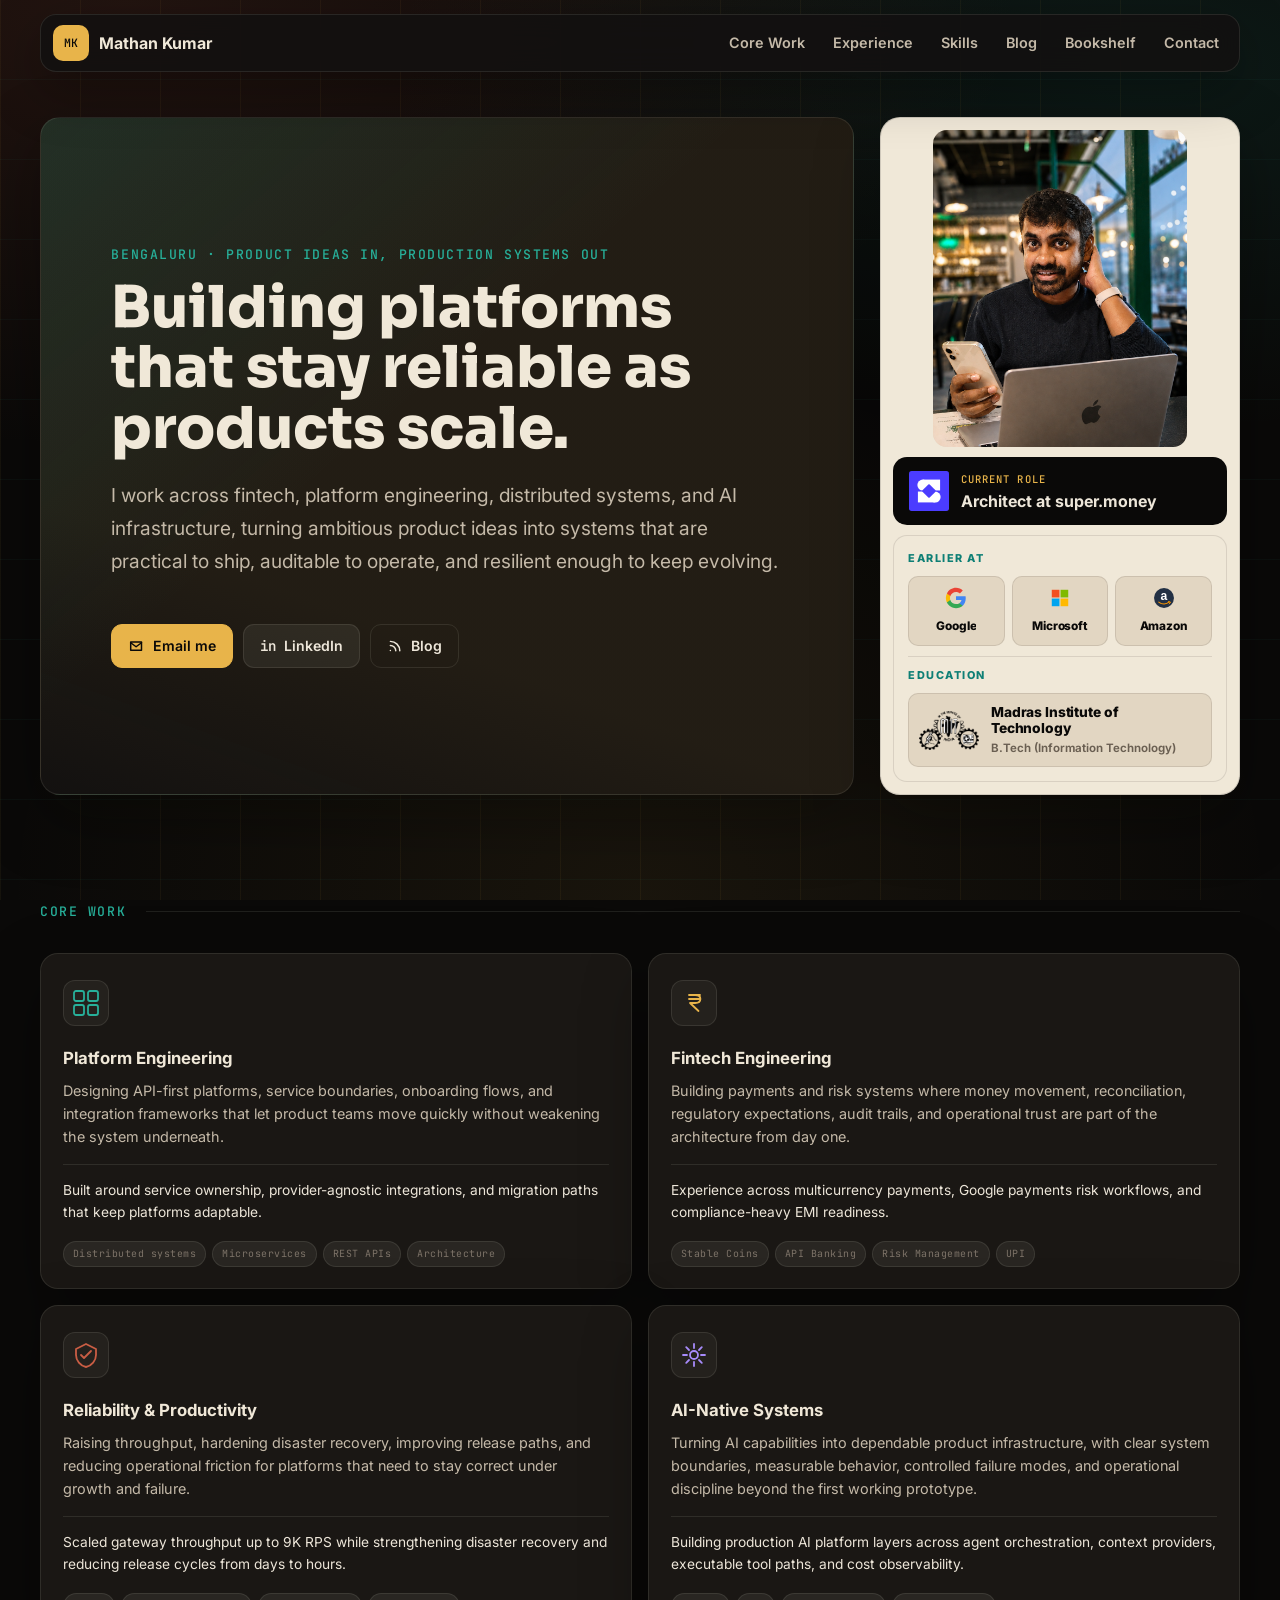
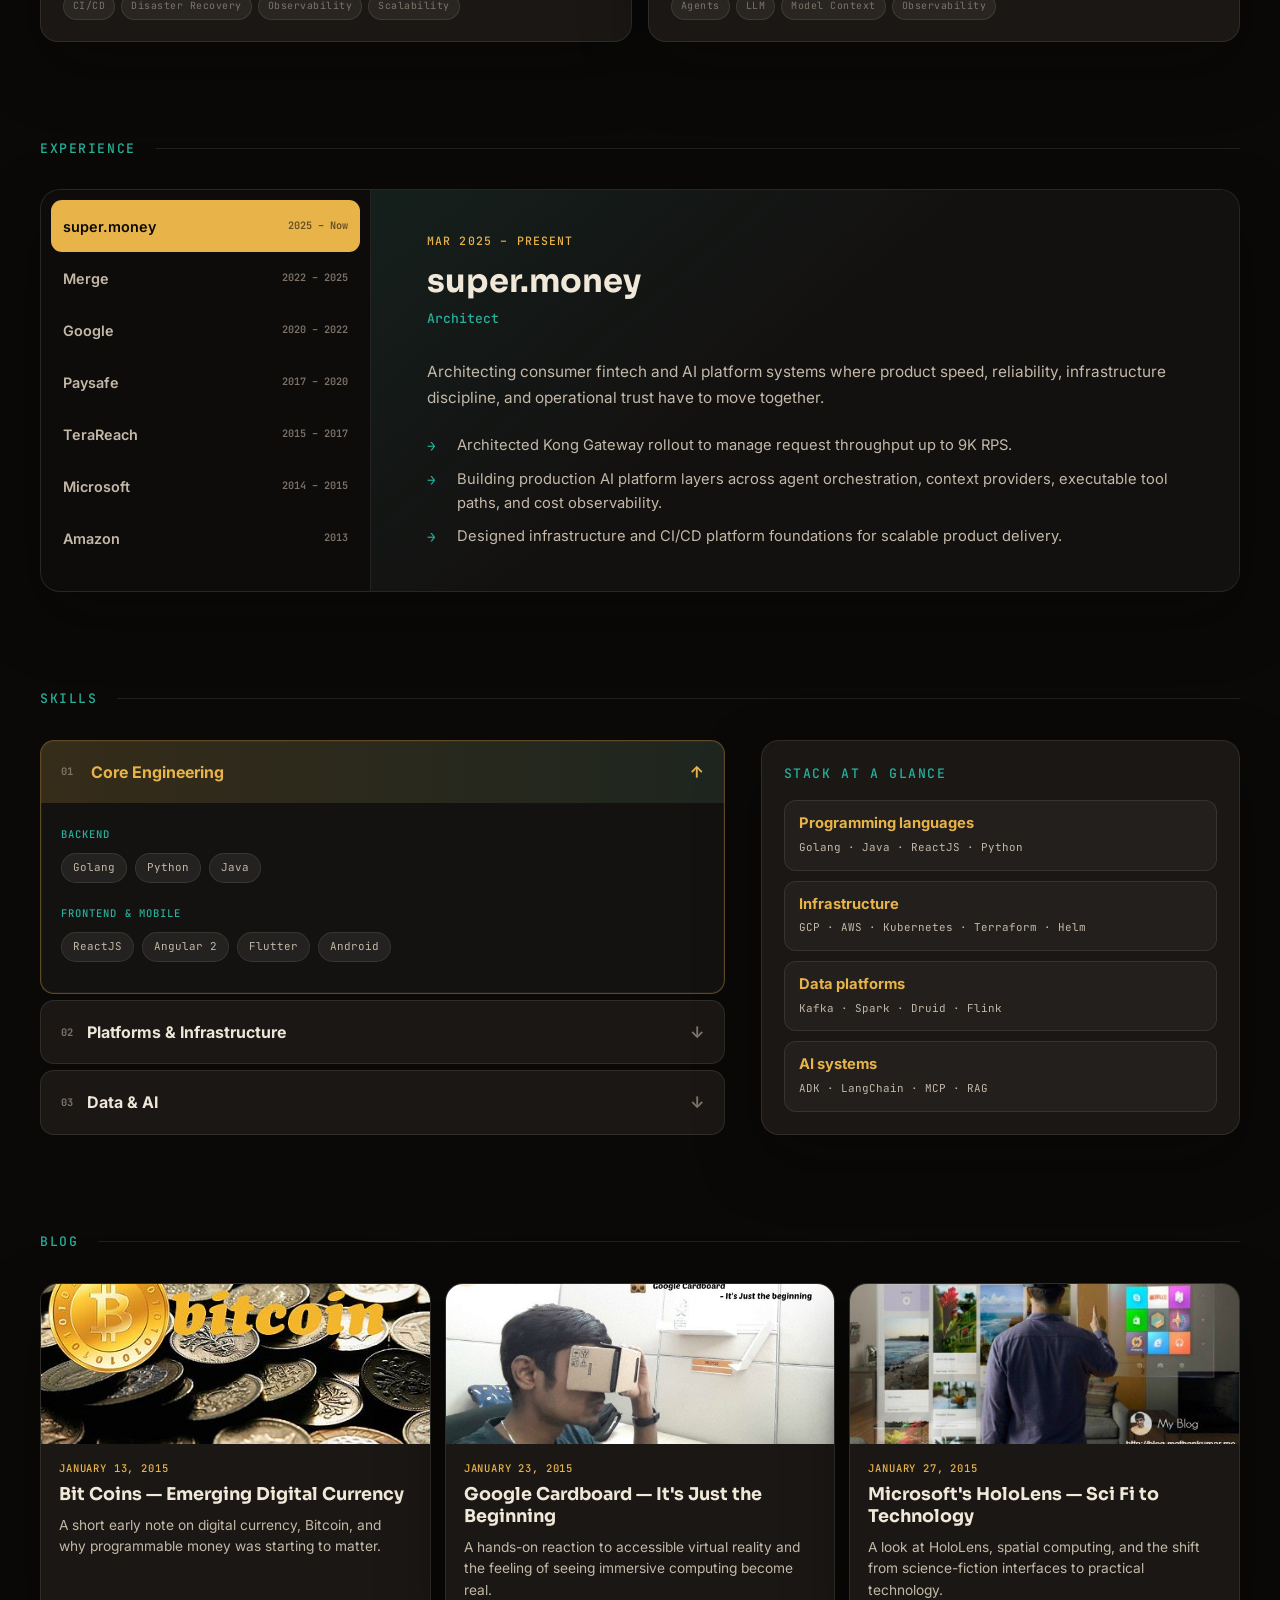
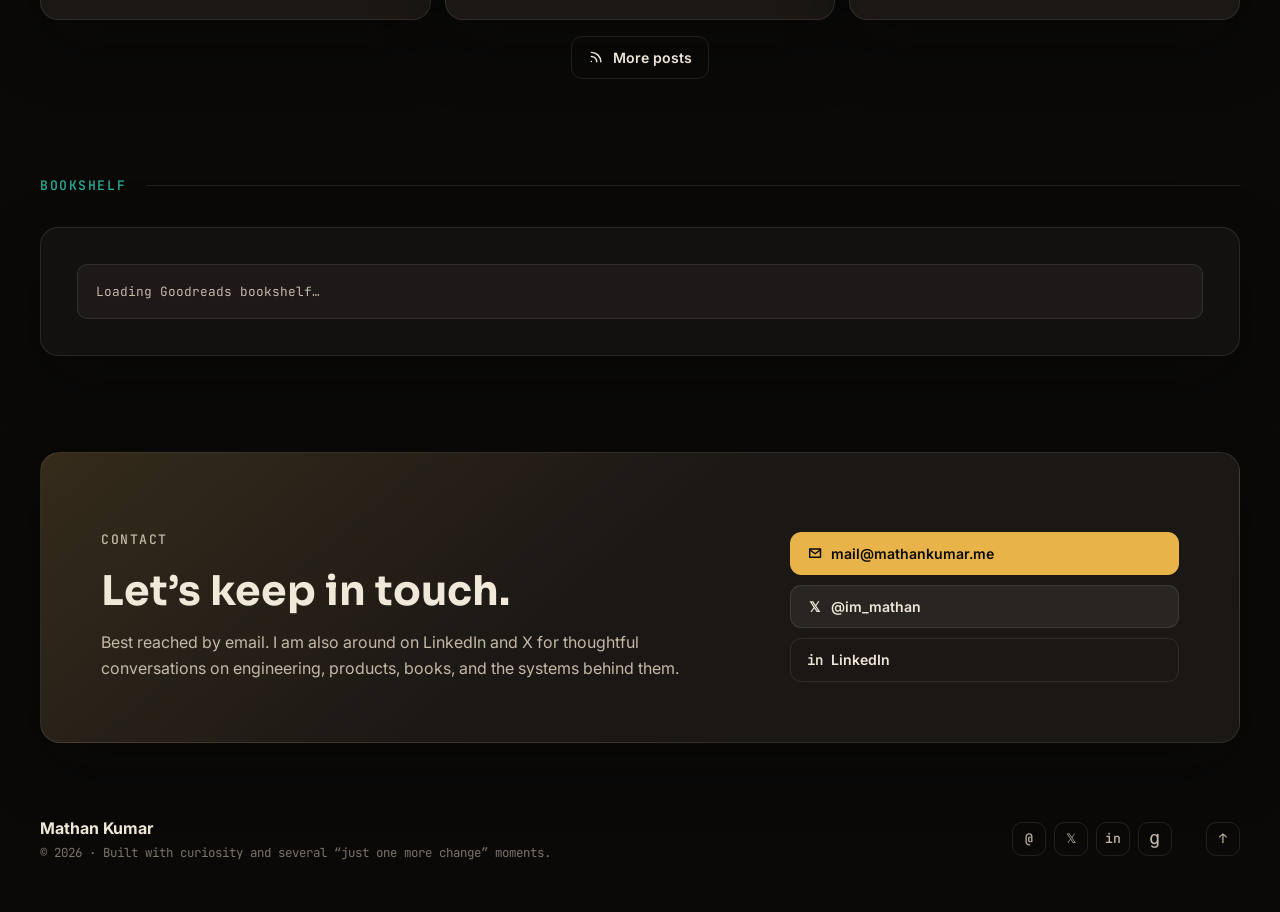
==== commit 81ca9877: "Refine portfolio interactions and footer" ====
--- a/index.html
+++ b/index.html
@@ -9,7 +9,7 @@
     <meta property="og:title" content="Mathan Kumar - Portfolio">
     <meta property="og:description" content="Architect focused on platform engineering, distributed systems, fintech engineering, and production AI systems.">
     <meta property="og:image" content="assets/hero-linkedin.png">
-    <title>Mathan Kumar — Architect</title>
+    <title>Mathan Kumar | Portfolio</title>
     <link rel="preconnect" href="https://fonts.googleapis.com">
     <link rel="preconnect" href="https://fonts.gstatic.com" crossorigin>
     <link href="https://fonts.googleapis.com/css2?family=Inter:wght@400;500;600;700;800;900&family=JetBrains+Mono:wght@400;500&family=Sora:wght@500;600;700;800&display=swap" rel="stylesheet">
@@ -25,6 +25,7 @@
         <span>Mathan Kumar</span>
       </a>
       <button class="nav-toggle" type="button" aria-label="Open menu" aria-expanded="false" data-nav-toggle>
+        <span></span>
         <span></span>
         <span></span>
       </button>
@@ -43,7 +44,7 @@
       <!-- ═══════════════ HERO ═══════════════ -->
       <section class="hero shell" id="home">
         <div class="hero-copy">
-          <p class="eyebrow">Bengaluru · Scale, reliability, and speed</p>
+          <p class="eyebrow">Bengaluru · Product ideas in, production systems out</p>
           <h1>Building platforms that stay reliable as products scale.</h1>
           <p class="hero-lede">
             I work across fintech, platform engineering, distributed systems,
@@ -53,7 +54,12 @@
           </p>
           <div class="hero-actions" aria-label="Primary links">
             <a class="button primary" href="mailto:mail@mathankumar.me">
-              <span aria-hidden="true">✉</span>
+              <span aria-hidden="true">
+                <svg viewBox="0 0 24 24" focusable="false">
+                  <path d="M4 6h16v12H4z"/>
+                  <path d="m4 7 8 6 8-6"/>
+                </svg>
+              </span>
               Email me
             </a>
             <a class="button" href="https://www.linkedin.com/in/mathankumart/" target="_blank" rel="noreferrer">
@@ -61,7 +67,13 @@
               LinkedIn
             </a>
             <a class="button ghost" href="https://blog.mathankumar.in/" target="_blank" rel="noreferrer">
-              <span aria-hidden="true">↗</span>
+              <span aria-hidden="true">
+                <svg viewBox="0 0 24 24" focusable="false">
+                  <path d="M5 5c7.7 0 14 6.3 14 14"/>
+                  <path d="M5 11c4.4 0 8 3.6 8 8"/>
+                  <path d="M5 18.5h.01"/>
+                </svg>
+              </span>
               Blog
             </a>
           </div>
@@ -315,16 +327,18 @@
                   <span class="sd-arrow" aria-hidden="true">↓</span>
                 </button>
                 <div class="sd-detail is-open">
-                  <div class="sd-row">
-                    <span class="sd-cat">Backend</span>
-                    <div class="sd-pills">
-                      <span>Golang</span><span>Python</span><span>Java</span>
+                  <div class="sd-detail-inner">
+                    <div class="sd-row">
+                      <span class="sd-cat">Backend</span>
+                      <div class="sd-pills">
+                        <span>Golang</span><span>Python</span><span>Java</span>
+                      </div>
                     </div>
-                  </div>
-                  <div class="sd-row">
-                    <span class="sd-cat">Frontend &amp; mobile</span>
-                    <div class="sd-pills">
-                      <span>ReactJS</span><span>Angular 2</span><span>Flutter</span><span>Android</span>
+                    <div class="sd-row">
+                      <span class="sd-cat">Frontend &amp; mobile</span>
+                      <div class="sd-pills">
+                        <span>ReactJS</span><span>Angular 2</span><span>Flutter</span><span>Android</span>
+                      </div>
                     </div>
                   </div>
                 </div>
@@ -337,16 +351,18 @@
                   <span class="sd-arrow" aria-hidden="true">↓</span>
                 </button>
                 <div class="sd-detail">
-                  <div class="sd-row">
-                    <span class="sd-cat">Platform</span>
-                    <div class="sd-pills">
-                      <span>CI/CD</span><span>Disaster Recovery</span><span>API Gateway</span><span>Observability</span>
+                  <div class="sd-detail-inner">
+                    <div class="sd-row">
+                      <span class="sd-cat">Platform</span>
+                      <div class="sd-pills">
+                        <span>CI/CD</span><span>Disaster Recovery</span><span>API Gateway</span><span>Observability</span>
+                      </div>
                     </div>
-                  </div>
-                  <div class="sd-row">
-                    <span class="sd-cat">Infrastructure</span>
-                    <div class="sd-pills">
-                      <span>GCP</span><span>AWS</span><span>Kubernetes</span><span>Terraform</span><span>Helm</span>
+                    <div class="sd-row">
+                      <span class="sd-cat">Infrastructure</span>
+                      <div class="sd-pills">
+                        <span>GCP</span><span>AWS</span><span>Kubernetes</span><span>Terraform</span><span>Helm</span>
+                      </div>
                     </div>
                   </div>
                 </div>
@@ -359,16 +375,18 @@
                   <span class="sd-arrow" aria-hidden="true">↓</span>
                 </button>
                 <div class="sd-detail">
-                  <div class="sd-row">
-                    <span class="sd-cat">Data</span>
-                    <div class="sd-pills">
-                      <span>Apache Kafka</span><span>Apache Spark</span><span>Apache Druid</span><span>Apache Flink</span>
+                  <div class="sd-detail-inner">
+                    <div class="sd-row">
+                      <span class="sd-cat">Data</span>
+                      <div class="sd-pills">
+                        <span>Apache Kafka</span><span>Apache Spark</span><span>Apache Druid</span><span>Apache Flink</span>
+                      </div>
                     </div>
-                  </div>
-                  <div class="sd-row">
-                    <span class="sd-cat">AI</span>
-                    <div class="sd-pills">
-                      <span>ADK</span><span>LangChain</span><span>MCP</span><span>RAG</span>
+                    <div class="sd-row">
+                      <span class="sd-cat">AI</span>
+                      <div class="sd-pills">
+                        <span>ADK</span><span>LangChain</span><span>MCP</span><span>RAG</span>
+                      </div>
                     </div>
                   </div>
                 </div>
@@ -432,7 +450,13 @@
           </div>
           <div class="archive-actions">
             <a class="button ghost" href="https://blog.mathankumar.in/" target="_blank" rel="noreferrer">
-              <span aria-hidden="true">↗</span>
+              <span aria-hidden="true">
+                <svg viewBox="0 0 24 24" focusable="false">
+                  <path d="M5 5c7.7 0 14 6.3 14 14"/>
+                  <path d="M5 11c4.4 0 8 3.6 8 8"/>
+                  <path d="M5 18.5h.01"/>
+                </svg>
+              </span>
               More posts
             </a>
           </div>
@@ -468,7 +492,12 @@
           <div>
             <div class="contact-actions">
               <a class="button primary" href="mailto:mail@mathankumar.me">
-                <span aria-hidden="true">✉</span>
+                <span aria-hidden="true">
+                  <svg viewBox="0 0 24 24" focusable="false">
+                    <path d="M4 6h16v12H4z"/>
+                    <path d="m4 7 8 6 8-6"/>
+                  </svg>
+                </span>
                 mail@mathankumar.me
               </a>
               <a class="button" href="https://x.com/im_mathan" target="_blank" rel="noreferrer">
@@ -494,7 +523,11 @@
         <a href="mailto:mail@mathankumar.me" aria-label="Email Mathan Kumar" title="Email">@</a>
         <a href="https://x.com/im_mathan" target="_blank" rel="noreferrer" aria-label="Mathan Kumar on X" title="X">𝕏</a>
         <a href="https://www.linkedin.com/in/mathankumart/" target="_blank" rel="noreferrer" aria-label="Mathan Kumar on LinkedIn" title="LinkedIn">in</a>
-        <a href="https://www.goodreads.com/user/show/47170964-mathan-kumar" target="_blank" rel="noreferrer" aria-label="Mathan Kumar on Goodreads" title="Goodreads">gr</a>
+        <a class="goodreads-link" href="https://www.goodreads.com/user/show/47170964-mathan-kumar" target="_blank" rel="noreferrer" aria-label="Mathan Kumar on Goodreads" title="Goodreads">
+          <svg viewBox="0 0 24 24" aria-hidden="true" focusable="false">
+            <path d="M16.8 5.4v13.1c0 3.4-2 5.2-5.5 5.2-2.5 0-4.4-1.1-5-3.1h2.4c.4.9 1.3 1.4 2.7 1.4 2.1 0 3.1-1 3.1-3v-1.8h-.1c-.8 1.2-2 1.8-3.6 1.8-3.2 0-5.2-2.7-5.2-6.9 0-4.1 2-6.9 5.2-6.9 1.6 0 2.8.7 3.6 1.9h.1V5.4h2.3Zm-5.5 11.7c2 0 3.2-1.9 3.2-5 0-3-1.2-5-3.2-5s-3.3 1.9-3.3 5 1.3 5 3.3 5Z"/>
+          </svg>
+        </a>
         <a class="to-top" href="#home" aria-label="Back to top" title="Back to top">↑</a>
       </nav>
     </footer>
--- a/styles.css
+++ b/styles.css
@@ -216,20 +216,38 @@
 
 .nav-toggle {
   display: none;
-  width: 42px; height: 38px;
+  width: 42px; height: 40px;
   padding: 0;
-  background: transparent;
+  place-items: center;
+  background: rgba(237,230,217,.04);
   border: 1px solid var(--line);
   border-radius: 10px;
   cursor: pointer;
+  transition: background .15s, border-color .15s;
+}
+.nav-toggle:hover,
+.nav-toggle[aria-expanded="true"] {
+  background: rgba(237,230,217,.09);
+  border-color: rgba(232,180,74,.42);
 }
 .nav-toggle span {
   display: block;
+  grid-area: 1 / 1;
+  align-self: center;
+  justify-self: center;
   width: 18px; height: 2px;
-  margin: 5px auto;
   background: var(--text);
   border-radius: 2px;
-}
+  transform-origin: center;
+  transition: transform .18s ease, opacity .18s ease, background .18s ease;
+}
+.nav-toggle span:nth-child(1) { transform: translateY(-6px); }
+.nav-toggle span:nth-child(2) { transform: translateY(0); }
+.nav-toggle span:nth-child(3) { transform: translateY(6px); }
+.nav-toggle[aria-expanded="true"] span { background: var(--amber); }
+.nav-toggle[aria-expanded="true"] span:nth-child(1) { transform: rotate(45deg); }
+.nav-toggle[aria-expanded="true"] span:nth-child(2) { opacity: 0; }
+.nav-toggle[aria-expanded="true"] span:nth-child(3) { transform: rotate(-45deg); }
 
 /* ── Hero ── */
 .hero {
@@ -446,7 +464,23 @@
   cursor: pointer;
   transition: transform .15s ease, background .15s ease, color .15s ease;
 }
-.button span { font-family: var(--font-mono); font-size: 0.72rem; }
+.button span {
+  display: inline-grid;
+  width: 1.15em;
+  place-items: center;
+  font-family: var(--font-mono);
+  font-size: 1em;
+  line-height: 1;
+}
+.button span svg {
+  width: 1.15em;
+  height: 1.15em;
+  fill: none;
+  stroke: currentColor;
+  stroke-width: 2.2;
+  stroke-linecap: round;
+  stroke-linejoin: round;
+}
 .button:hover { transform: translateY(-2px); background: rgba(237,230,217,.13); }
 .button.primary { color: var(--ink); background: var(--amber); border-color: var(--amber); }
 .button.primary:hover { background: #f0c16a; border-color: #f0c16a; }
@@ -644,6 +678,38 @@
     var(--panel);
 }
 .experience-panel[hidden] { display: none; }
+.experience-panel.is-active {
+  animation: experience-panel-in 2s cubic-bezier(.16, 1, .3, 1) both;
+}
+.experience-panel.is-active .experience-date,
+.experience-panel.is-active h3,
+.experience-panel.is-active .role,
+.experience-panel.is-active > p:not(.experience-date):not(.role),
+.experience-panel.is-active .panel-points li {
+  animation: experience-content-in 2s cubic-bezier(.16, 1, .3, 1) both;
+}
+.experience-panel.is-active h3 { animation-delay: .04s; }
+.experience-panel.is-active .role { animation-delay: .08s; }
+.experience-panel.is-active > p:not(.experience-date):not(.role) { animation-delay: .12s; }
+.experience-panel.is-active .panel-points li:nth-child(1) { animation-delay: .18s; }
+.experience-panel.is-active .panel-points li:nth-child(2) { animation-delay: .24s; }
+.experience-panel.is-active .panel-points li:nth-child(3) { animation-delay: .3s; }
+
+@keyframes experience-panel-in {
+  from { opacity: .72; }
+  to { opacity: 1; }
+}
+
+@keyframes experience-content-in {
+  from {
+    opacity: 0;
+    transform: translateY(10px);
+  }
+  to {
+    opacity: 1;
+    transform: translateY(0);
+  }
+}
 
 .experience-date {
   margin: 0 0 14px;
@@ -708,6 +774,7 @@
    ═══════════════════════════════════════════════ */
 
 .skills-wrapper {
+  --skill-detail-height: 210px;
   display: grid;
   grid-template-columns: minmax(0,1fr) minmax(340px,.7fr);
   gap: clamp(18px, 3vw, 36px);
@@ -718,32 +785,49 @@
 .skills-left,
 .skill-domain-list,
 .skills-right {
+  box-sizing: border-box;
   height: 100%;
+}
+
+.skills-left {
+  display: flex;
+  min-height: 0;
 }
 
 .skill-domain-list {
   display: flex;
   flex-direction: column;
   gap: 6px;
-  min-height: 100%;
+  flex: 1;
+  min-height: 0;
 }
 
 .skill-domain {
   flex: 0 0 auto;
+  min-height: 0;
   border: 1px solid var(--line);
   border-radius: 14px;
   overflow: hidden;
   background: var(--panel-2);
-  transition: border-color .2s;
+  transition:
+    flex-grow 1.2s cubic-bezier(.16, 1, .3, 1),
+    border-color .45s cubic-bezier(.22, 1, .36, 1),
+    background-color .45s cubic-bezier(.22, 1, .36, 1),
+    box-shadow .45s cubic-bezier(.22, 1, .36, 1);
 }
 .skill-domain:has(.sd-trigger.is-active) {
   display: flex;
+  flex: 1 1 auto;
   flex-direction: column;
-  flex: 1 1 auto;
+  min-height: 0;
   border-color: rgba(232,180,74,.35);
+  background: rgba(237,230,217,.045);
+  box-shadow: inset 0 0 0 1px rgba(232,180,74,.06);
 }
 
 .sd-trigger {
+  position: relative;
+  overflow: hidden;
   display: flex;
   align-items: center;
   width: 100%;
@@ -758,9 +842,35 @@
   font-weight: 700;
   text-align: left;
   cursor: pointer;
-  transition: background .15s;
+  transition:
+    color .45s cubic-bezier(.22, 1, .36, 1),
+    background-color .45s cubic-bezier(.22, 1, .36, 1);
+}
+.sd-trigger::before {
+  content: "";
+  position: absolute;
+  inset: 0;
+  background:
+    linear-gradient(90deg, rgba(232,180,74,.12), rgba(48,196,181,.08));
+  opacity: 0;
+  transform: translateX(-18px);
+  transition:
+    opacity .55s cubic-bezier(.22, 1, .36, 1),
+    transform .55s cubic-bezier(.22, 1, .36, 1);
 }
 .sd-trigger:hover { background: rgba(237,230,217,.04); }
+.sd-trigger.is-active { background: rgba(232,180,74,.035); }
+.sd-trigger.is-active::before {
+  opacity: 1;
+  transform: translateX(0);
+}
+
+.sd-num,
+.sd-label,
+.sd-arrow {
+  position: relative;
+  z-index: 1;
+}
 
 .sd-num {
   font-family: var(--font-mono);
@@ -769,27 +879,46 @@
   flex-shrink: 0;
 }
 
-.sd-label { flex: 1; }
+.sd-label {
+  flex: 1;
+  transform: translateX(0);
+  transition: transform .55s cubic-bezier(.22, 1, .36, 1);
+}
+.sd-trigger.is-active .sd-label { transform: translateX(4px); }
 
 .sd-arrow {
   font-size: 1rem;
   color: var(--muted);
-  transition: transform .2s, color .2s;
+  transition:
+    transform .55s cubic-bezier(.22, 1, .36, 1),
+    color .45s cubic-bezier(.22, 1, .36, 1);
   flex-shrink: 0;
 }
 .sd-trigger.is-active .sd-arrow { transform: rotate(180deg); color: var(--amber); }
 .sd-trigger.is-active { color: var(--amber); }
 
 .sd-detail {
-  display: none;
-  padding: 0 20px 18px;
+  display: flex;
+  flex: 0 1 0;
+  height: 0;
+  min-height: 0;
+  overflow: hidden;
+  transition:
+    flex-grow 1.2s cubic-bezier(.16, 1, .3, 1),
+    flex-basis 1.2s cubic-bezier(.16, 1, .3, 1),
+    height 1.2s cubic-bezier(.16, 1, .3, 1);
+}
+.sd-detail.is-open {
+  flex: 1 1 0;
+}
+
+.sd-detail-inner {
+  display: flex;
+  width: 100%;
+  padding: 10px 20px 18px;
+  flex-direction: column;
+  justify-content: center;
   gap: 22px;
-  flex-direction: column;
-}
-.sd-detail.is-open {
-  display: flex;
-  flex: 1;
-  justify-content: center;
 }
 
 .sd-row { display: flex; flex-direction: column; gap: 10px; }
@@ -1088,6 +1217,16 @@
   background: var(--amber);
   border-color: var(--amber);
 }
+.site-footer a img,
+.site-footer a svg {
+  display: block;
+  width: 18px;
+  height: 18px;
+  object-fit: contain;
+}
+.site-footer a svg {
+  fill: currentColor;
+}
 .site-footer .to-top { grid-column: 6; }
 
 /* ═══════════════════════════════════════════════
@@ -1096,13 +1235,29 @@
 
 @media (max-width: 1060px) {
   .core-work-grid { grid-template-columns: repeat(2, 1fr); }
-  .skills-wrapper { grid-template-columns: 1fr; }
+  .skills-wrapper {
+    grid-template-columns: 1fr;
+  }
+  .skills-left,
+  .skill-domain-list {
+    height: auto;
+  }
+  .skill-domain:has(.sd-trigger.is-active) {
+    flex: 0 0 auto;
+  }
+  .sd-detail.is-open {
+    flex: 0 0 var(--skill-detail-height);
+    height: var(--skill-detail-height);
+  }
+  .sd-detail:not(.is-open) {
+    height: 0;
+  }
 }
 
 @media (max-width: 980px) {
   .site-header { align-items: flex-start; }
 
-  .nav-toggle { display: flex; align-items: center; justify-content: center; }
+  .nav-toggle { display: grid; }
 
   .site-nav {
     position: absolute;
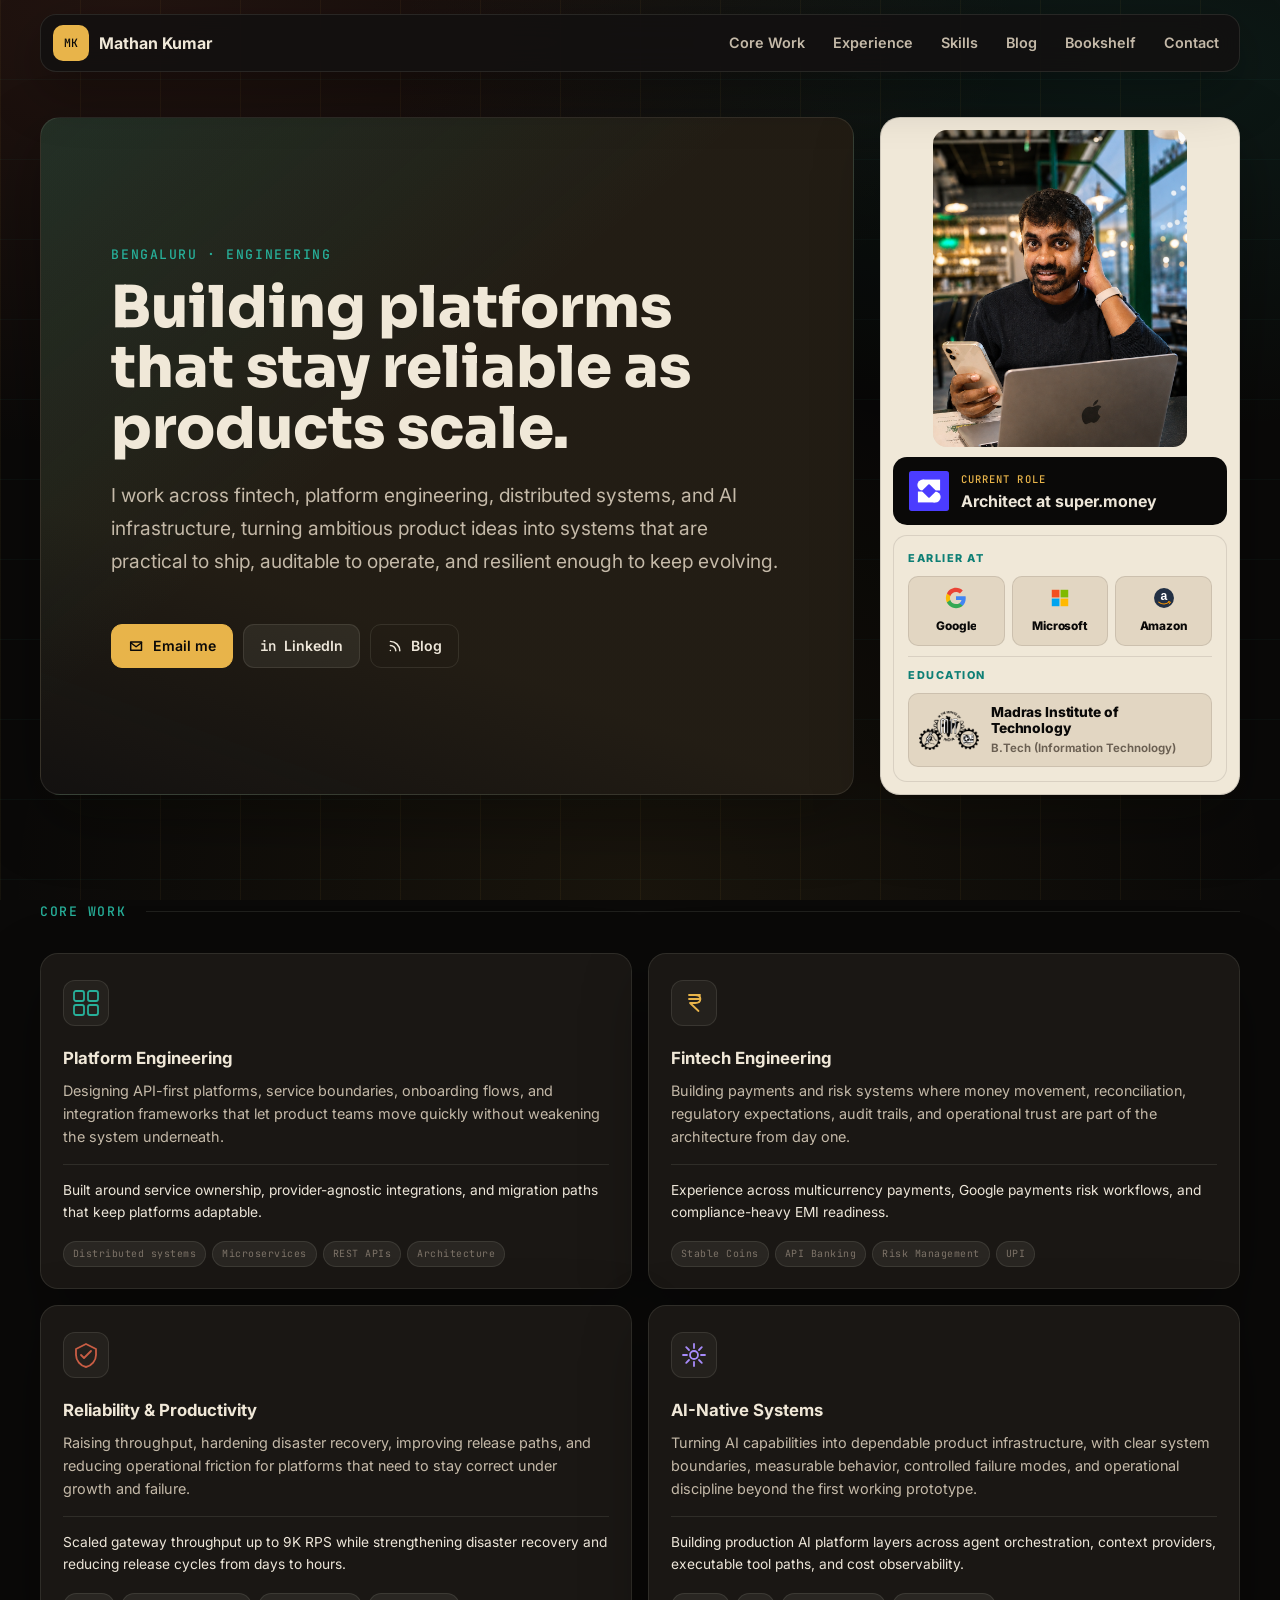
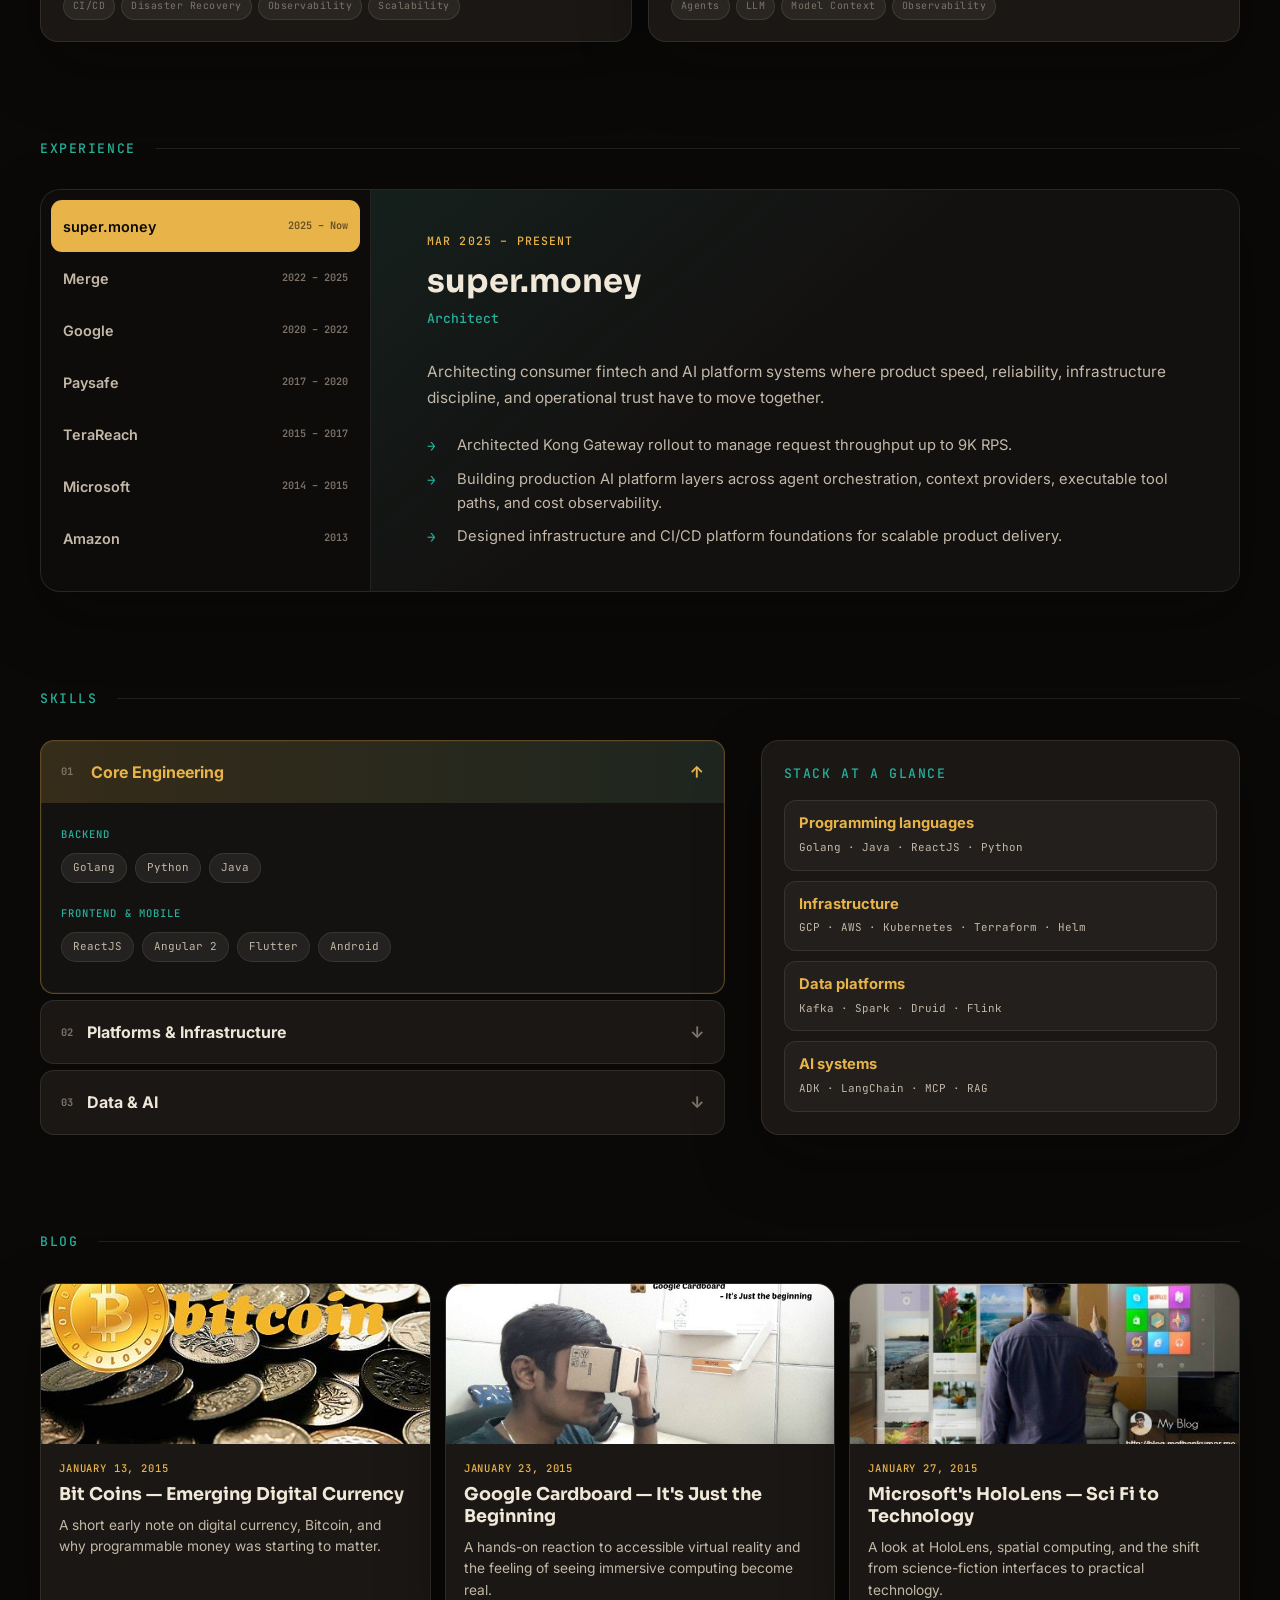
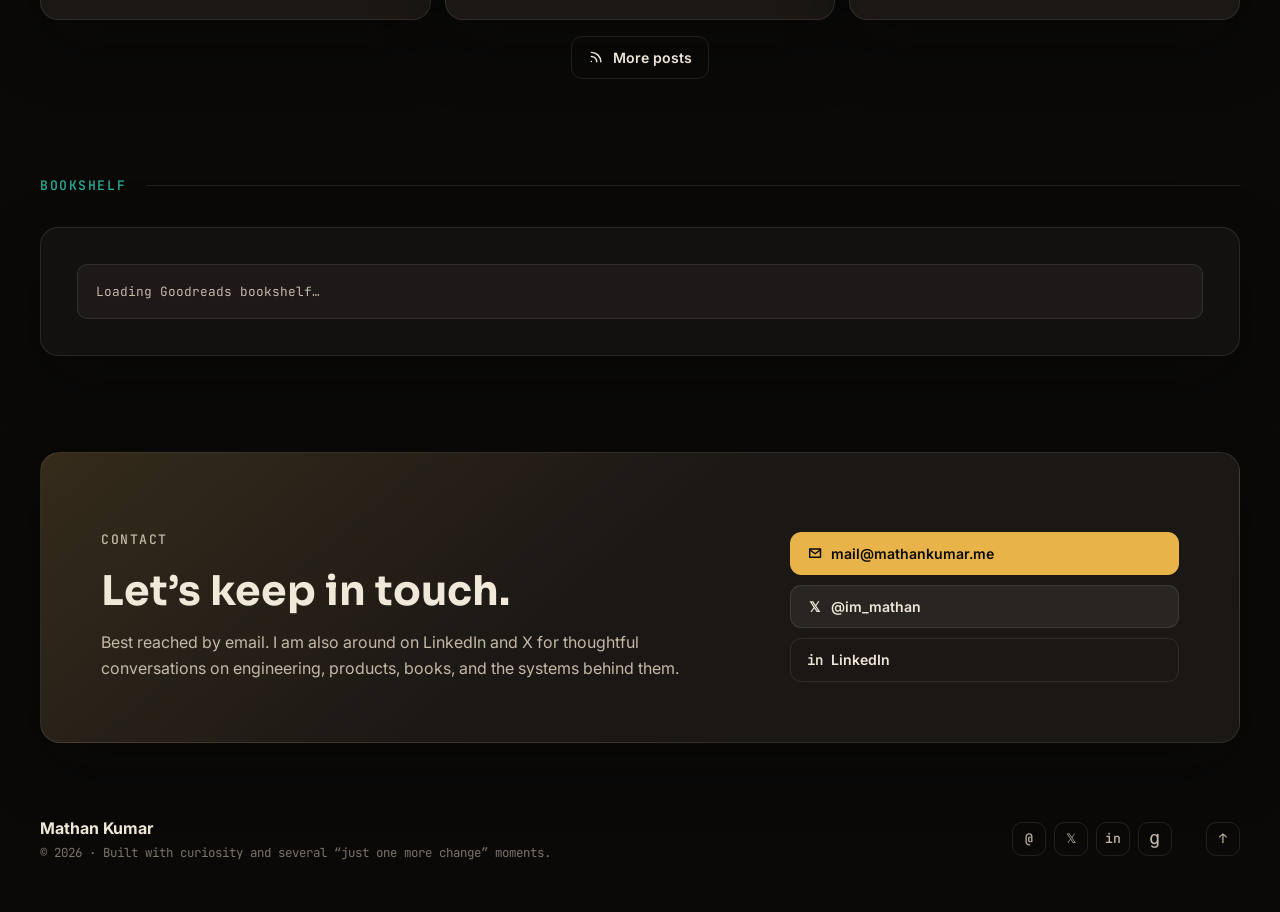
==== commit 7efa7209: "Add Cloudflare analytics beacon" ====
--- a/index.html
+++ b/index.html
@@ -30,10 +30,10 @@
         <span></span>
       </button>
       <nav class="site-nav" aria-label="Primary navigation" data-nav>
-        <a href="#about">Core Work</a>
+        <a href="#core-work">Core Work</a>
         <a href="#experience">Experience</a>
-        <a href="#systems">Skills</a>
-        <a href="#writing">Blog</a>
+        <a href="#skills">Skills</a>
+        <a href="#blog">Blog</a>
         <a href="#bookshelf">Bookshelf</a>
         <a href="#contact">Contact</a>
       </nav>
@@ -44,7 +44,7 @@
       <!-- ═══════════════ HERO ═══════════════ -->
       <section class="hero shell" id="home">
         <div class="hero-copy">
-          <p class="eyebrow">Bengaluru · Product ideas in, production systems out</p>
+          <p class="eyebrow">Bengaluru · Engineering</p>
           <h1>Building platforms that stay reliable as products scale.</h1>
           <p class="hero-lede">
             I work across fintech, platform engineering, distributed systems,
@@ -127,7 +127,7 @@
       </section>
 
       <!-- ═══════════════ CORE WORK ═══════════════ -->
-      <section class="about shell section" id="about">
+      <section class="about shell section" id="core-work">
         <div class="section-kicker">
           <p class="eyebrow">Core Work</p>
           <span></span>
@@ -308,7 +308,7 @@
       </section>
 
       <!-- ═══════════════ SKILLS ═══════════════ -->
-      <section class="systems shell section" id="systems">
+      <section class="systems shell section" id="skills">
         <div class="section-kicker">
           <p class="eyebrow">Skills</p>
           <span></span>
@@ -422,7 +422,7 @@
       </section>
 
       <!-- ═══════════════ BLOG ═══════════════ -->
-      <section class="writing shell section" id="writing">
+      <section class="writing shell section" id="blog">
         <div class="section-kicker">
           <p class="eyebrow">Blog</p>
           <span></span>
@@ -533,5 +533,6 @@
     </footer>
 
     <script src="script.js"></script>
+    <!-- Cloudflare Web Analytics --><script defer src='https://static.cloudflareinsights.com/beacon.min.js' data-cf-beacon='{"token": "9583db833a7c41e8ad2747127f0e72ce"}'></script><!-- End Cloudflare Web Analytics -->
   </body>
 </html>
--- a/styles.css
+++ b/styles.css
@@ -360,6 +360,69 @@
 .snapshot-mini-row + .snapshot-mini-row {
   padding-top: 10px;
   border-top: 1px solid rgba(10,9,8,.1);
+}
+
+/* ═══════════════════════════════════════════════
+   404
+   ═══════════════════════════════════════════════ */
+
+.not-found-page {
+  display: grid;
+  min-height: calc(100vh - 150px);
+  align-items: center;
+  margin-top: clamp(14px, 2vw, 24px);
+  padding: clamp(20px, 3.5vw, 48px) clamp(24px, 5vw, 56px) clamp(28px, 4.5vw, 60px);
+  background:
+    linear-gradient(90deg, rgba(10,9,8,.96) 0%, rgba(10,9,8,.88) 44%, rgba(10,9,8,.34) 100%),
+    url("assets/404-background-desktop.png") center / cover no-repeat;
+  border: 1px solid rgba(237,230,217,.08);
+  border-radius: 24px;
+  box-shadow: var(--shadow);
+}
+
+.not-found-panel {
+  position: relative;
+  display: grid;
+  grid-template-columns: minmax(0, 1fr);
+  justify-items: start;
+  gap: 18px;
+  text-align: left;
+  max-width: 920px;
+  padding: 0;
+}
+
+.not-found-panel h1 {
+  max-width: 620px;
+  margin-bottom: 16px;
+  font-size: clamp(2rem, 5vw, 3.4rem);
+}
+
+.not-found-copy {
+  max-width: 420px;
+  margin: 0;
+  color: var(--soft);
+  font-size: 1rem;
+  line-height: 1.6;
+}
+
+.not-found-visual {
+  display: flex;
+  justify-items: center;
+  gap: 12px;
+}
+
+.not-found-visual span {
+  color: var(--teal);
+  font-family: var(--font-mono);
+  font-size: 0.68rem;
+  font-weight: 500;
+  letter-spacing: .12em;
+  text-transform: uppercase;
+}
+
+.not-found-actions {
+  justify-content: flex-start;
+  margin-top: 8px;
 }
 
 .fact-label {
@@ -1277,7 +1340,8 @@
 
   .hero,
   .experience-board,
-  .contact-panel { grid-template-columns: 1fr; }
+  .contact-panel,
+  .not-found-panel { grid-template-columns: 1fr; }
 
   .hero { justify-items: center; }
   .hero-copy {
@@ -1311,6 +1375,27 @@
   h2 { font-size: clamp(1.6rem, 8vw, 2.4rem); }
 
   .hero { padding-top: 20px; }
+  .not-found-page {
+    min-height: min(720px, calc(100vh - 120px));
+    align-items: end;
+    padding: 32px 22px 44px;
+    background:
+      linear-gradient(180deg, rgba(10,9,8,.18) 0%, rgba(10,9,8,.72) 48%, rgba(10,9,8,.98) 78%),
+      url("assets/404-background-mobile.png") center top / 100% auto no-repeat;
+  }
+  .not-found-panel {
+    justify-items: center;
+    padding: 0;
+    text-align: center;
+  }
+  .not-found-panel h1 {
+    font-size: clamp(2rem, 8vw, 2.6rem);
+  }
+  .not-found-copy {
+    max-width: 340px;
+    margin-inline: auto;
+  }
+  .not-found-actions { justify-content: center; }
   .hero-copy,
   .contact-panel { padding: 24px; }
   .hero-actions { flex-direction: column; }
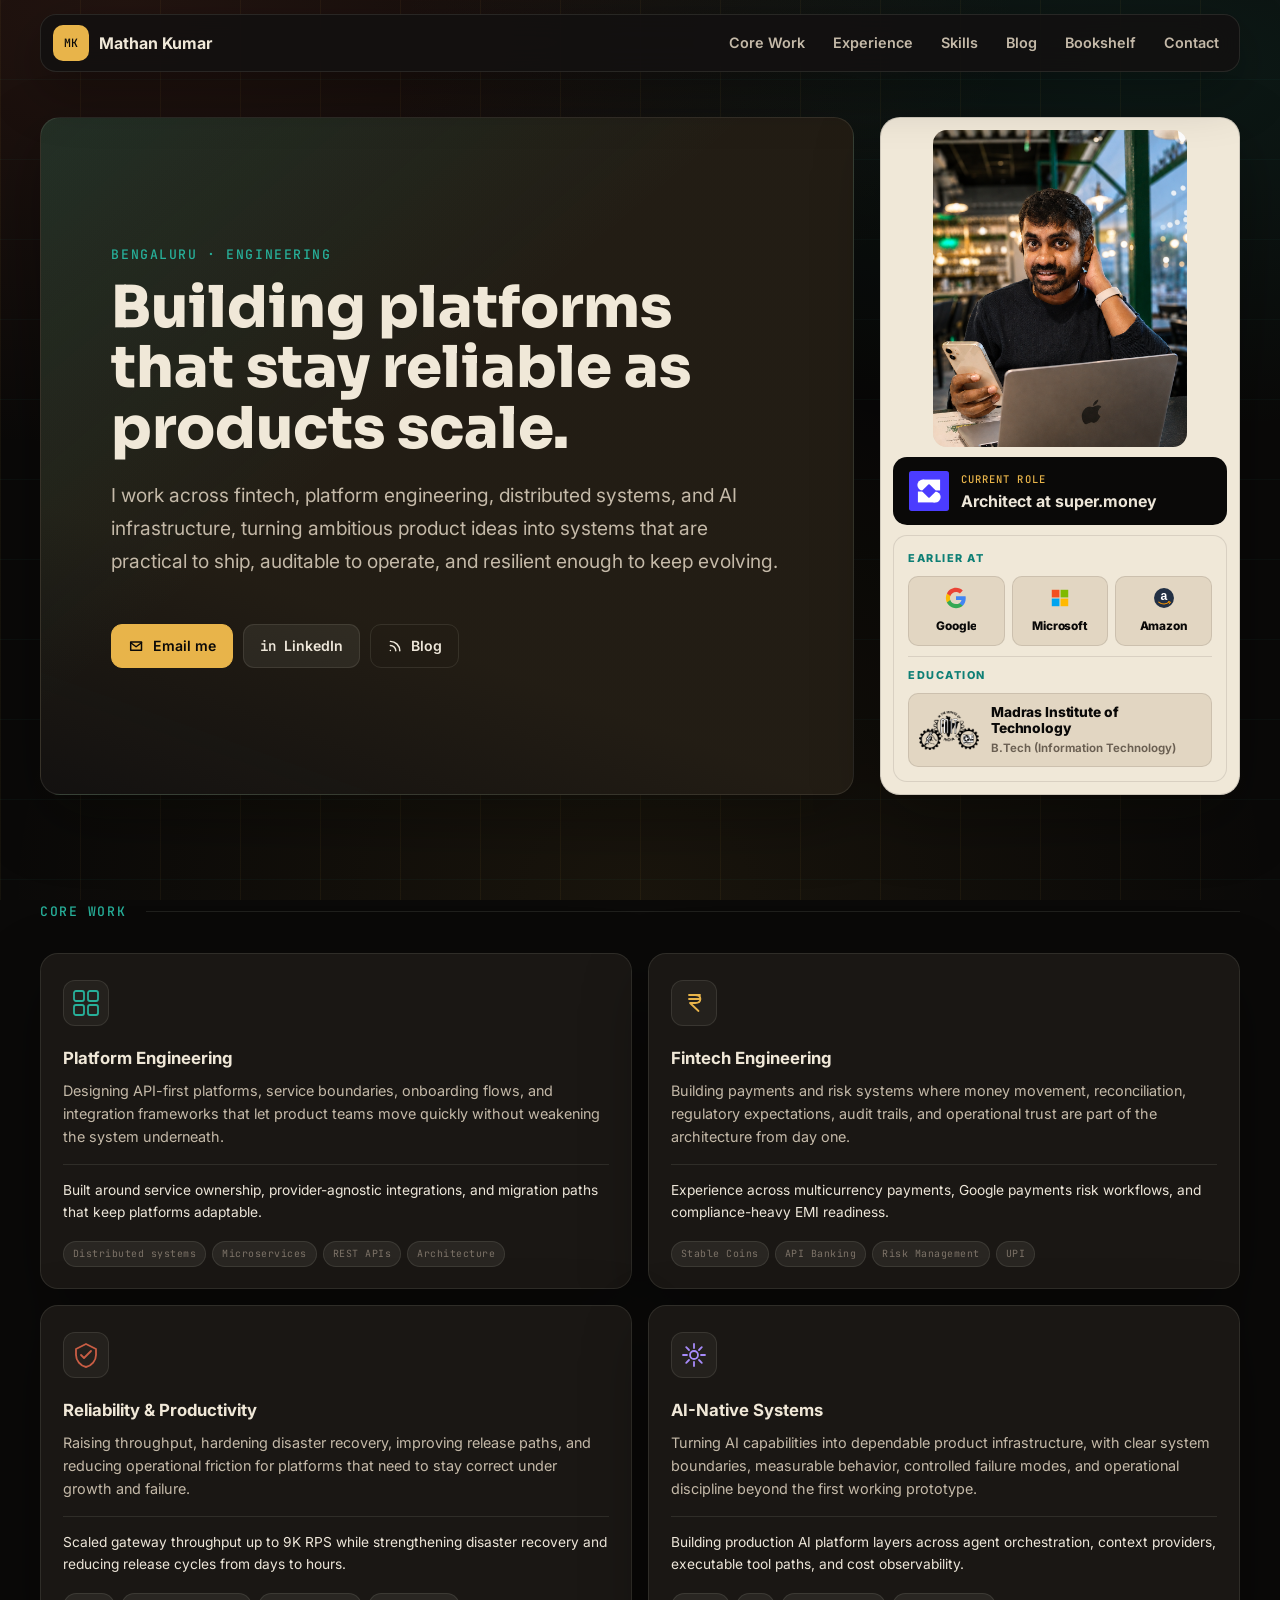
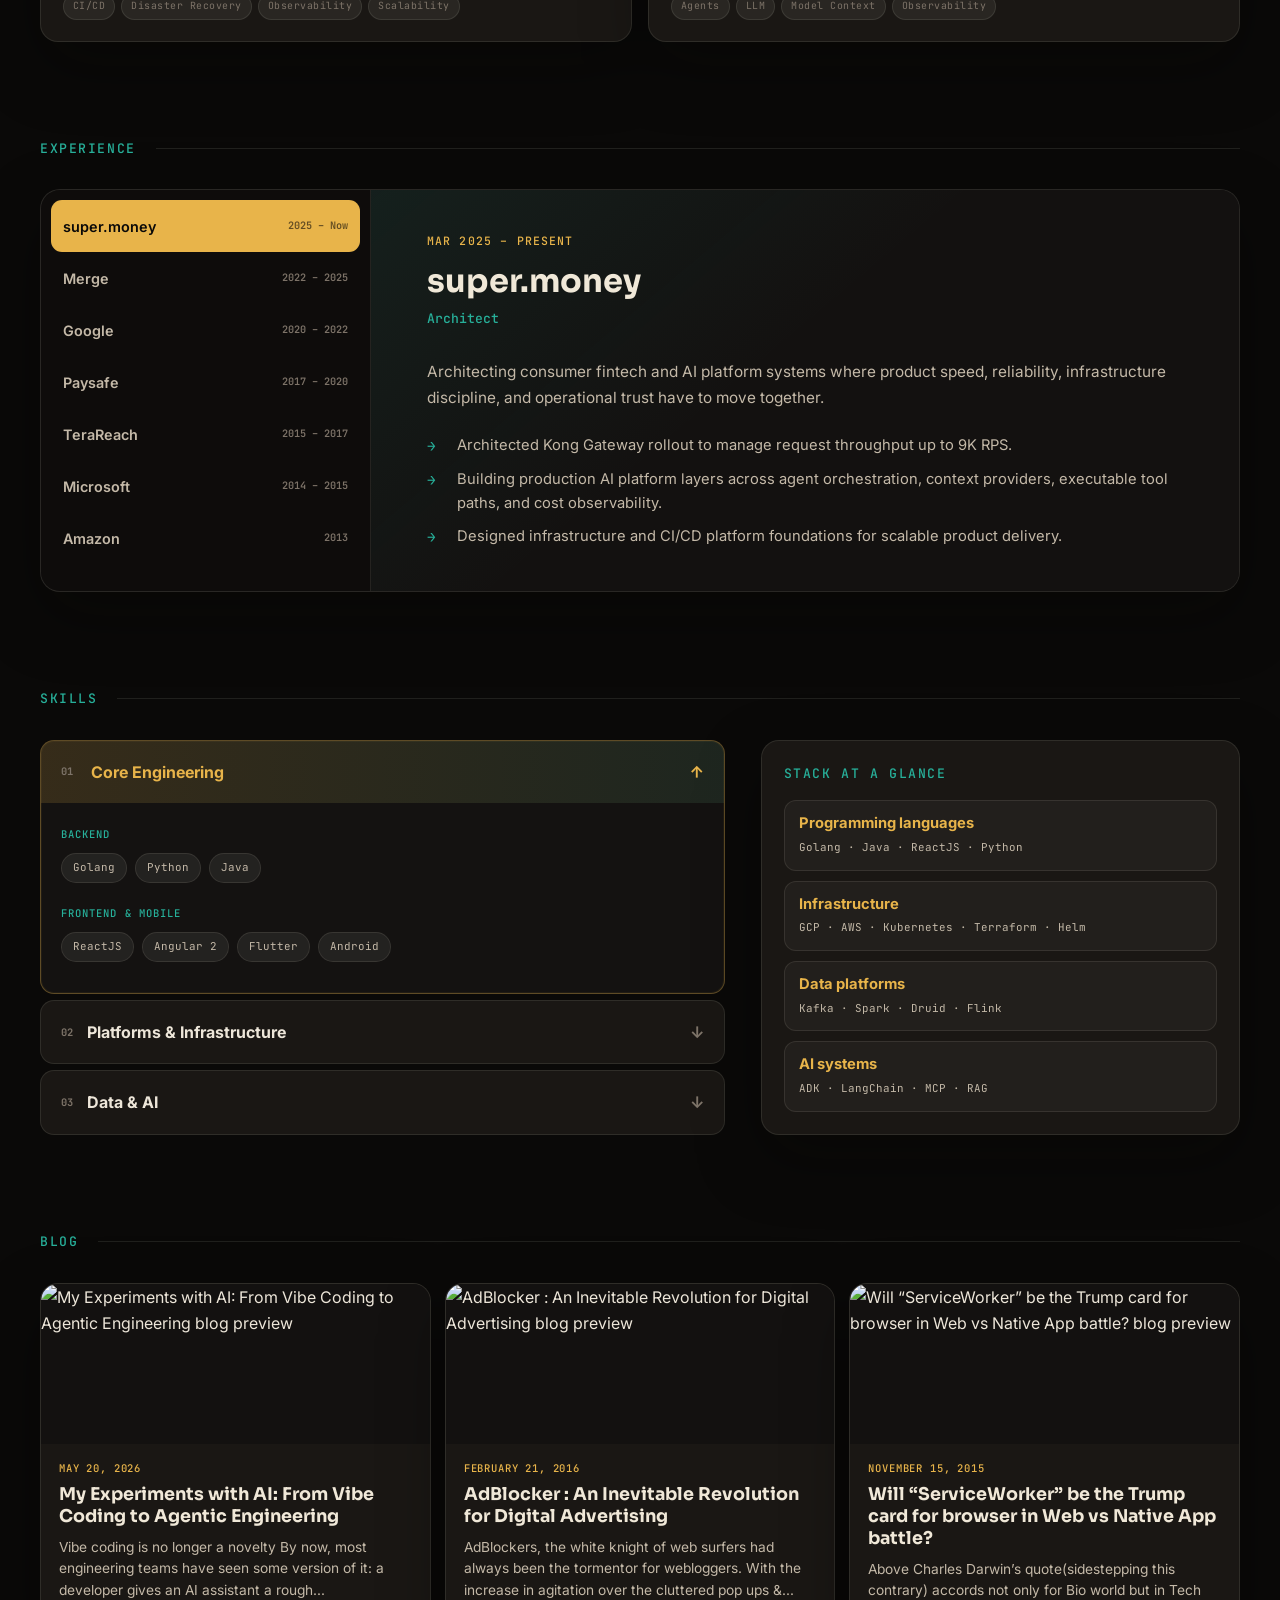
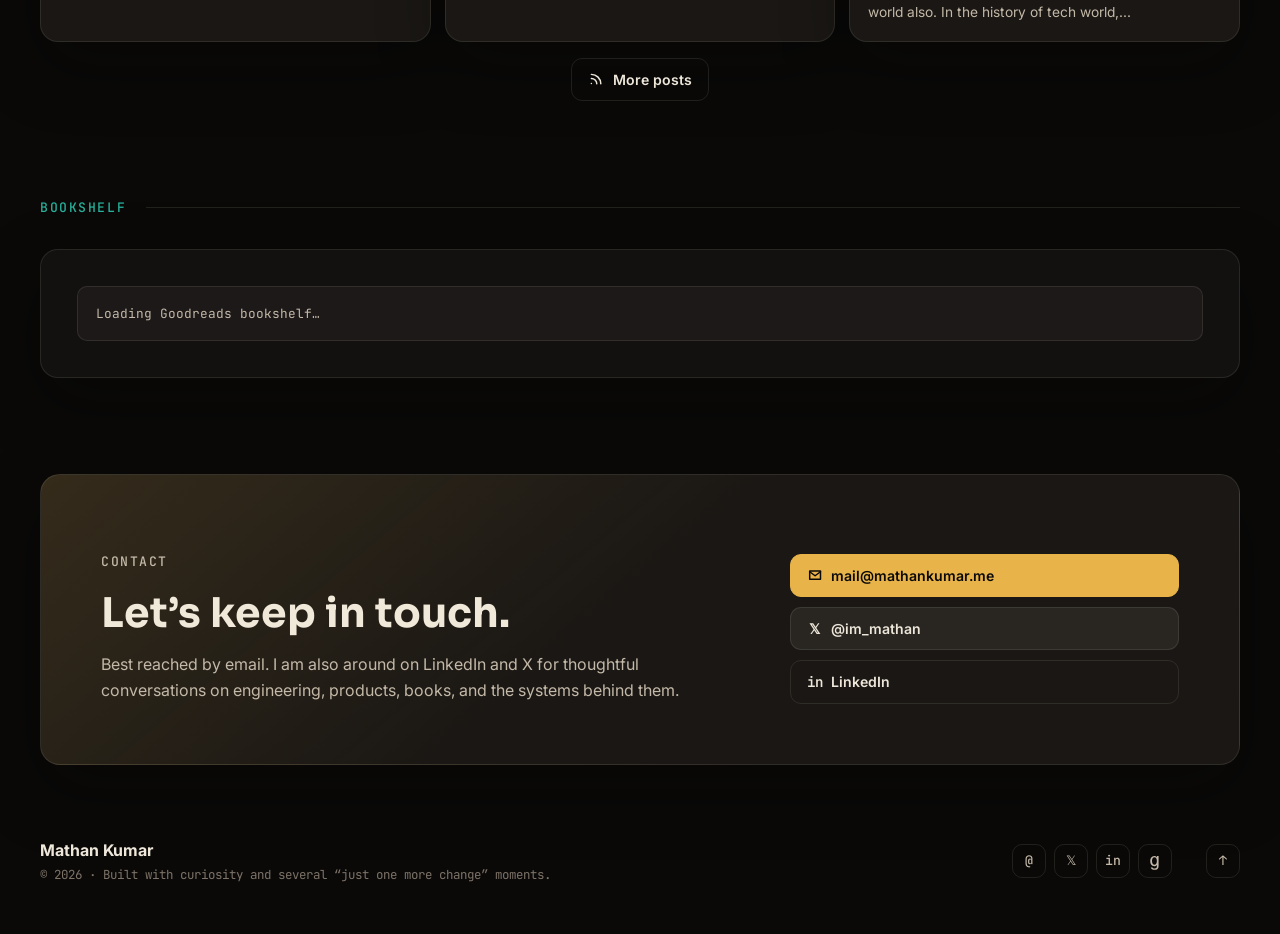
==== commit d6fdf100: "Add dynamic Medium blog feed" ====
--- a/index.html
+++ b/index.html
@@ -428,7 +428,7 @@
           <span></span>
         </div>
         <div class="section-body">
-          <div class="blog-grid">
+          <div class="blog-grid" data-blog-grid>
             <a class="blog-card" href="https://blog.mathankumar.in/bitcoins-emerging-digital-currency-a451b635add4" target="_blank" rel="noreferrer">
               <img src="assets/blog/bitcoin.jpg" alt="Bitcoin blog preview">
               <span>January 13, 2015</span>
